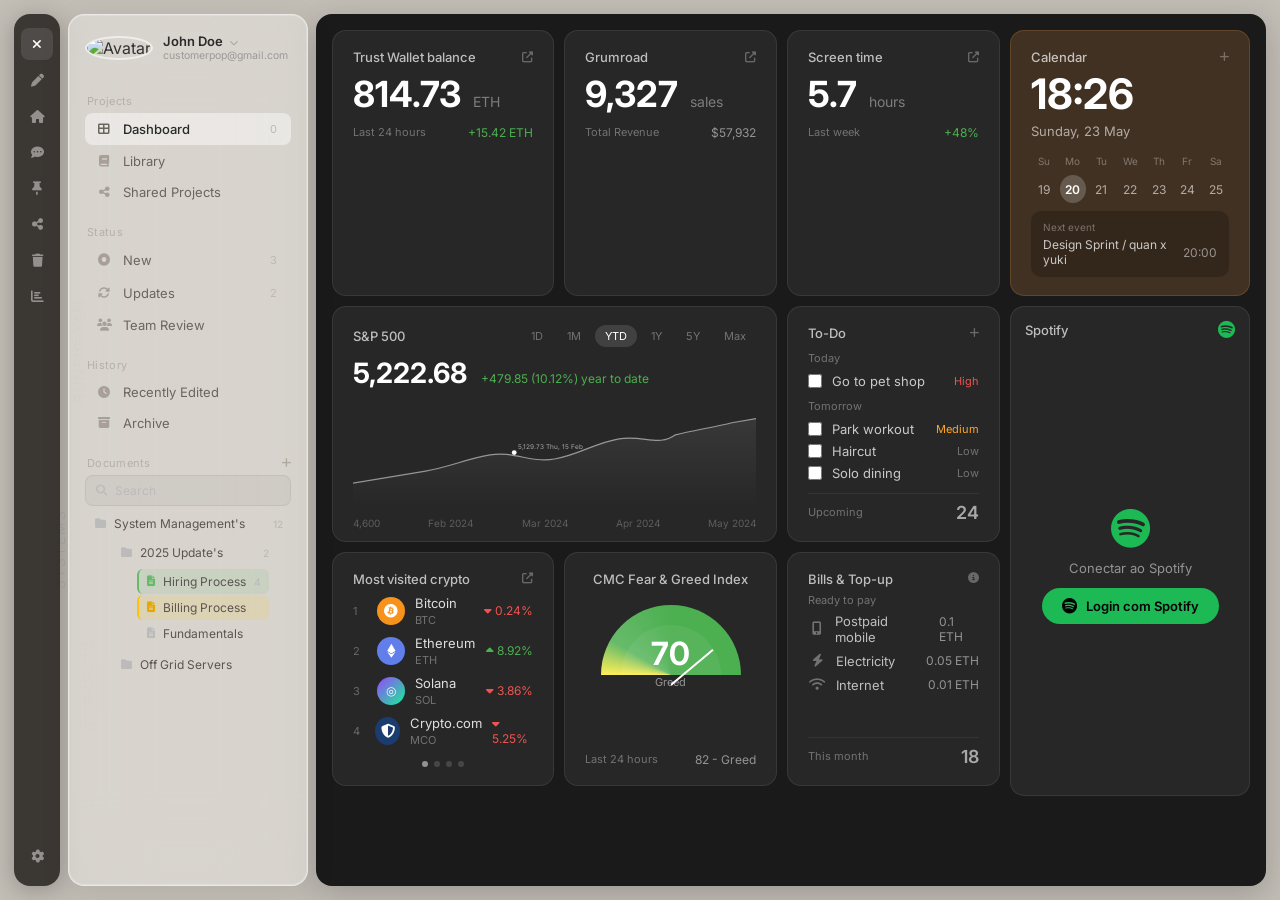
==== src/index.html @ 1eef0cd5 "Dashboard inicial" ====
<!DOCTYPE html>
<html lang="en">
<head>
    <meta charset="UTF-8">
    <meta name="viewport" content="width=device-width, initial-scale=1.0">
    <title>Dashboard UI</title>
    <link rel="stylesheet" href="styles.css">
    <link rel="stylesheet" href="https://cdnjs.cloudflare.com/ajax/libs/font-awesome/6.5.1/css/all.min.css">
    <link href="https://fonts.googleapis.com/css2?family=Inter:wght@300;400;500;600;700&display=swap" rel="stylesheet">
</head>
<body>

    <!-- Background com textura sutil -->
    <div class="bg-texture">
        <span class="bg-text t1">RUNFIG YAN</span>
        <span class="bg-text t2">SYSTEMS</span>
        <span class="bg-text t3">WORKFLOW</span>
    </div>

    <!-- Container principal flutuante -->
    <div class="app-container">

        <!-- Barra lateral fina com ícones -->
        <div class="icon-sidebar">
            <div class="icon-sidebar-top">
                <div class="icon-item active"><i class="fas fa-times"></i></div>
                <div class="icon-item"><i class="fas fa-pen"></i></div>
                <div class="icon-item"><i class="fas fa-home"></i></div>
                <div class="icon-item"><i class="fas fa-comment-dots"></i></div>
                <div class="icon-item"><i class="fas fa-thumbtack"></i></div>
                <div class="icon-item"><i class="fas fa-share-alt"></i></div>
                <div class="icon-item"><i class="fas fa-trash"></i></div>
                <div class="icon-item"><i class="fas fa-chart-bar"></i></div>
            </div>
            <div class="icon-sidebar-bottom">
                <div class="icon-item"><i class="fas fa-cog"></i></div>
            </div>
        </div>

        <!-- Painel lateral expandido -->
        <div class="sidebar-panel">
            <!-- Perfil do usuário -->
            <div class="user-profile">
                <div class="avatar">
                    <img src="https://i.pravatar.cc/40?img=12" alt="Avatar">
                </div>
                <div class="user-info">
                    <span class="user-name">John Doe <i class="fas fa-chevron-down"></i></span>
                    <span class="user-email">customerpop@gmail.com</span>
                </div>
            </div>

            <!-- Seção Projetos -->
            <div class="sidebar-section">
                <span class="section-label">Projects</span>
                <ul class="menu-list">
                    <li class="menu-item active">
                        <i class="fas fa-th-large"></i> Dashboard
                        <span class="badge">0</span>
                    </li>
                    <li class="menu-item">
                        <i class="fas fa-book"></i> Library
                    </li>
                    <li class="menu-item">
                        <i class="fas fa-share-alt"></i> Shared Projects
                    </li>
                </ul>
            </div>

            <!-- Seção Status -->
            <div class="sidebar-section">
                <span class="section-label">Status</span>
                <ul class="menu-list">
                    <li class="menu-item">
                        <i class="fas fa-circle-dot"></i> New
                        <span class="badge">3</span>
                    </li>
                    <li class="menu-item">
                        <i class="fas fa-sync-alt"></i> Updates
                        <span class="badge">2</span>
                    </li>
                    <li class="menu-item">
                        <i class="fas fa-users"></i> Team Review
                    </li>
                </ul>
            </div>

            <!-- Seção Histórico -->
            <div class="sidebar-section">
                <span class="section-label">History</span>
                <ul class="menu-list">
                    <li class="menu-item">
                        <i class="fas fa-clock"></i> Recently Edited
                    </li>
                    <li class="menu-item">
                        <i class="fas fa-archive"></i> Archive
                    </li>
                </ul>
            </div>

            <!-- Seção Documentos -->
            <div class="sidebar-section">
                <div class="section-header">
                    <span class="section-label">Documents</span>
                    <i class="fas fa-plus"></i>
                </div>
                <div class="search-box">
                    <i class="fas fa-search"></i>
                    <input type="text" placeholder="Search">
                </div>
                <div class="document-tree">
                    <div class="tree-item parent">
                        <div class="tree-row">
                            <i class="fas fa-folder"></i> System Management's
                            <span class="tree-count">12</span>
                        </div>
                        <div class="tree-children">
                            <div class="tree-item parent">
                                <div class="tree-row">
                                    <i class="fas fa-folder"></i> 2025 Update's
                                    <span class="tree-count">2</span>
                                </div>
                                <div class="tree-children">
                                    <div class="tree-item highlight-green">
                                        <i class="fas fa-file-alt"></i> Hiring Process
                                        <span class="tree-count">4</span>
                                    </div>
                                    <div class="tree-item highlight-yellow">
                                        <i class="fas fa-file-alt"></i> Billing Process
                                    </div>
                                    <div class="tree-item">
                                        <i class="fas fa-file-alt"></i> Fundamentals
                                    </div>
                                </div>
                            </div>
                            <div class="tree-item">
                                <div class="tree-row">
                                    <i class="fas fa-folder"></i> Off Grid Servers
                                </div>
                            </div>
                        </div>
                    </div>
                </div>
            </div>
        </div>

        <!-- Área principal (painel separado) -->
        <div class="main-content dark-dash">
            <div class="dashboard-grid">

                <!-- Row 1: 3 stat cards -->
                <div class="widget-card">
                    <div class="widget-header">
                        <span class="widget-title">Trust Wallet balance</span>
                        <i class="fas fa-external-link-alt widget-link"></i>
                    </div>
                    <div class="widget-big-value">814.73 <span class="widget-unit">ETH</span></div>
                    <div class="widget-footer">
                        <span class="widget-sub">Last 24 hours</span>
                        <span class="widget-change positive">+15.42 ETH</span>
                    </div>
                </div>

                <div class="widget-card">
                    <div class="widget-header">
                        <span class="widget-title">Grumroad</span>
                        <i class="fas fa-external-link-alt widget-link"></i>
                    </div>
                    <div class="widget-big-value">9,327 <span class="widget-unit">sales</span></div>
                    <div class="widget-footer">
                        <span class="widget-sub">Total Revenue</span>
                        <span class="widget-change">$57,932</span>
                    </div>
                </div>

                <div class="widget-card">
                    <div class="widget-header">
                        <span class="widget-title">Screen time</span>
                        <i class="fas fa-external-link-alt widget-link"></i>
                    </div>
                    <div class="widget-big-value">5.7 <span class="widget-unit">hours</span></div>
                    <div class="widget-footer">
                        <span class="widget-sub">Last week</span>
                        <span class="widget-change positive">+48%</span>
                    </div>
                </div>

                <!-- Calendar widget (spans 2 rows) -->
                <div class="widget-card calendar-widget">
                    <div class="widget-header">
                        <span class="widget-title">Calendar</span>
                        <i class="fas fa-plus widget-link"></i>
                    </div>
                    <div class="calendar-time">18:26</div>
                    <div class="calendar-date">Sunday, 23 May</div>
                    <div class="calendar-week">
                        <span>Su</span><span>Mo</span><span>Tu</span><span>We</span><span>Th</span><span>Fr</span><span>Sa</span>
                    </div>
                    <div class="calendar-days">
                        <span>19</span><span class="active">20</span><span>21</span><span>22</span><span>23</span><span>24</span><span>25</span>
                    </div>
                    <div class="calendar-event">
                        <span class="event-label">Next event</span>
                        <div class="event-detail">
                            <span>Design Sprint / quan x yuki</span>
                            <span class="event-time">20:00</span>
                        </div>
                    </div>
                </div>

                <!-- S&P 500 (spans 2 cols) -->
                <div class="widget-card sp500-widget">
                    <div class="widget-header">
                        <span class="widget-title">S&P 500</span>
                        <div class="chart-tabs">
                            <span class="chart-tab">1D</span>
                            <span class="chart-tab">1M</span>
                            <span class="chart-tab active">YTD</span>
                            <span class="chart-tab">1Y</span>
                            <span class="chart-tab">5Y</span>
                            <span class="chart-tab">Max</span>
                        </div>
                    </div>
                    <div class="sp500-value">5,222.68 <span class="sp500-change">+479.85 (10.12%) year to date</span></div>
                    <div class="chart-area">
                        <svg viewBox="0 0 500 120" class="chart-svg">
                            <defs>
                                <linearGradient id="chartGrad" x1="0" y1="0" x2="0" y2="1">
                                    <stop offset="0%" stop-color="rgba(255,255,255,0.08)"/>
                                    <stop offset="100%" stop-color="rgba(255,255,255,0)"/>
                                </linearGradient>
                            </defs>
                            <path d="M0,90 C30,85 60,80 90,75 C120,70 140,60 170,55 C200,50 220,65 250,60 C280,55 300,40 330,35 C360,30 380,45 400,30 C420,25 450,20 470,15 L500,10 L500,120 L0,120 Z" fill="url(#chartGrad)"/>
                            <path d="M0,90 C30,85 60,80 90,75 C120,70 140,60 170,55 C200,50 220,65 250,60 C280,55 300,40 330,35 C360,30 380,45 400,30 C420,25 450,20 470,15 L500,10" fill="none" stroke="rgba(255,255,255,0.5)" stroke-width="1.5"/>
                            <circle cx="200" cy="52" r="3" fill="#fff"/>
                            <text x="205" y="48" fill="rgba(255,255,255,0.6)" font-size="8">5,129.73 Thu, 15 Feb</text>
                        </svg>
                        <div class="chart-x-axis">
                            <span>4,600</span>
                            <span>Feb 2024</span>
                            <span>Mar 2024</span>
                            <span>Apr 2024</span>
                            <span>May 2024</span>
                        </div>
                    </div>
                </div>

                <!-- To-Do -->
                <div class="widget-card todo-widget">
                    <div class="widget-header">
                        <span class="widget-title">To-Do</span>
                        <i class="fas fa-plus widget-link"></i>
                    </div>
                    <div class="todo-section">
                        <span class="todo-label">Today</span>
                        <div class="todo-item">
                            <input type="checkbox">
                            <span>Go to pet shop</span>
                            <span class="todo-priority high">High</span>
                        </div>
                    </div>
                    <div class="todo-section">
                        <span class="todo-label">Tomorrow</span>
                        <div class="todo-item">
                            <input type="checkbox">
                            <span>Park workout</span>
                            <span class="todo-priority medium">Medium</span>
                        </div>
                        <div class="todo-item">
                            <input type="checkbox">
                            <span>Haircut</span>
                            <span class="todo-priority low">Low</span>
                        </div>
                        <div class="todo-item">
                            <input type="checkbox">
                            <span>Solo dining</span>
                            <span class="todo-priority low">Low</span>
                        </div>
                    </div>
                    <div class="todo-footer">
                        <span class="widget-sub">Upcoming</span>
                        <span class="todo-count">24</span>
                    </div>
                </div>

                <!-- Spotify Now Playing (spans rows, right column) -->
                <div class="widget-card spotify-widget">
                    <div class="sc-header">
                        <span class="widget-title">Spotify</span>
                        <div class="sp-header-actions">
                            <i class="fab fa-spotify" style="color: #1DB954; font-size: 1.1rem;"></i>
                        </div>
                    </div>
                    <div id="spotify-now-playing">
                        <!-- JS populates this -->
                    </div>
                </div>

                <!-- Most visited crypto -->
                <div class="widget-card crypto-widget">
                    <div class="widget-header">
                        <span class="widget-title">Most visited crypto</span>
                        <i class="fas fa-external-link-alt widget-link"></i>
                    </div>
                    <div class="crypto-list">
                        <div class="crypto-item">
                            <span class="crypto-rank">1</span>
                            <div class="crypto-icon btc"><i class="fab fa-bitcoin"></i></div>
                            <span class="crypto-name">Bitcoin <span class="crypto-symbol">BTC</span></span>
                            <span class="crypto-change negative"><i class="fas fa-caret-down"></i> 0.24%</span>
                        </div>
                        <div class="crypto-item">
                            <span class="crypto-rank">2</span>
                            <div class="crypto-icon eth"><i class="fab fa-ethereum"></i></div>
                            <span class="crypto-name">Ethereum <span class="crypto-symbol">ETH</span></span>
                            <span class="crypto-change positive"><i class="fas fa-caret-up"></i> 8.92%</span>
                        </div>
                        <div class="crypto-item">
                            <span class="crypto-rank">3</span>
                            <div class="crypto-icon sol">◎</div>
                            <span class="crypto-name">Solana <span class="crypto-symbol">SOL</span></span>
                            <span class="crypto-change negative"><i class="fas fa-caret-down"></i> 3.86%</span>
                        </div>
                        <div class="crypto-item">
                            <span class="crypto-rank">4</span>
                            <div class="crypto-icon mco"><i class="fas fa-shield-alt"></i></div>
                            <span class="crypto-name">Crypto.com <span class="crypto-symbol">MCO</span></span>
                            <span class="crypto-change negative"><i class="fas fa-caret-down"></i> 5.25%</span>
                        </div>
                    </div>
                    <div class="crypto-dots">
                        <span class="dot active"></span>
                        <span class="dot"></span>
                        <span class="dot"></span>
                        <span class="dot"></span>
                    </div>
                </div>

                <!-- CMC Fear & Greed Index -->
                <div class="widget-card gauge-widget">
                    <div class="widget-header">
                        <span class="widget-title">CMC Fear & Greed Index</span>
                    </div>
                    <div class="gauge-container">
                        <div class="gauge">
                            <div class="gauge-bg"></div>
                            <div class="gauge-needle"></div>
                            <div class="gauge-center">
                                <span class="gauge-value">70</span>
                                <span class="gauge-label">Greed</span>
                            </div>
                        </div>
                    </div>
                    <div class="gauge-footer">
                        <span class="widget-sub">Last 24 hours</span>
                        <span class="gauge-prev">82 - Greed</span>
                    </div>
                </div>

                <!-- Bills & Top-up -->
                <div class="widget-card bills-widget">
                    <div class="widget-header">
                        <span class="widget-title">Bills & Top-up</span>
                        <i class="fas fa-info-circle widget-link"></i>
                    </div>
                    <span class="bills-sublabel">Ready to pay</span>
                    <div class="bills-list">
                        <div class="bill-item">
                            <i class="fas fa-mobile-alt"></i>
                            <span>Postpaid mobile</span>
                            <span class="bill-amount">0.1 ETH</span>
                        </div>
                        <div class="bill-item">
                            <i class="fas fa-bolt"></i>
                            <span>Electricity</span>
                            <span class="bill-amount">0.05 ETH</span>
                        </div>
                        <div class="bill-item">
                            <i class="fas fa-wifi"></i>
                            <span>Internet</span>
                            <span class="bill-amount">0.01 ETH</span>
                        </div>
                    </div>
                    <div class="bills-footer">
                        <span class="widget-sub">This month</span>
                        <span class="todo-count">18</span>
                    </div>
                </div>

            </div>
        </div>

    </div>

    <script src="spotify.js"></script>
</body>
</html>
---- src/styles.css ----
* {
    margin: 0;
    padding: 0;
    box-sizing: border-box;
}

body {
    font-family: 'Inter', sans-serif;
    height: 100vh;
    background: #c2bdb5;
    color: #333;
    overflow: hidden;
    position: relative;
}

/* ==================== BACKGROUND COM TEXTURA ==================== */
.bg-texture {
    position: fixed;
    top: 0;
    left: 0;
    width: 100%;
    height: 100%;
    z-index: 0;
    pointer-events: none;
    overflow: hidden;
}

.bg-text {
    position: absolute;
    font-size: 14px;
    font-weight: 300;
    color: rgba(0,0,0,0.06);
    letter-spacing: 2px;
    text-transform: uppercase;
    white-space: nowrap;
}

.bg-text.t1 { top: 38%; left: 2%; transform: rotate(-90deg); }
.bg-text.t2 { top: 60%; left: 1.5%; transform: rotate(-90deg); }
.bg-text.t3 { top: 75%; left: 3%; transform: rotate(-90deg); }

/* ==================== CONTAINER PRINCIPAL ==================== */
.app-container {
    position: relative;
    z-index: 1;
    display: flex;
    height: 100vh;
    padding: 14px;
    gap: 8px;
    overflow: auto;
    scrollbar-width: none; /* Firefox */
    -ms-overflow-style: none; /* IE e Edge */
}

.app-container::-webkit-scrollbar {
    display: none; /* Chrome, Safari e Edge */
}

/* ==================== BARRA LATERAL DE ÍCONES ==================== */
.icon-sidebar {
    width: 46px;
    min-width: 46px;
    background: rgba(40, 37, 33, 0.88);
    backdrop-filter: blur(30px);
    -webkit-backdrop-filter: blur(30px);
    display: flex;
    flex-direction: column;
    justify-content: space-between;
    align-items: center;
    padding: 14px 0;
    border-radius: 16px;
    box-shadow: 0 4px 24px rgba(0,0,0,0.25);
}

.icon-sidebar-top,
.icon-sidebar-bottom {
    display: flex;
    flex-direction: column;
    align-items: center;
    gap: 4px;
}

.icon-item {
    width: 32px;
    height: 32px;
    display: flex;
    align-items: center;
    justify-content: center;
    border-radius: 8px;
    color: rgba(255,255,255,0.45);
    font-size: 13px;
    cursor: pointer;
    transition: all 0.2s;
}

.icon-item:hover {
    color: rgba(255,255,255,0.85);
    background: rgba(255,255,255,0.08);
}

.icon-item.active {
    color: #fff;
    background: rgba(255,255,255,0.1);
}

/* ==================== PAINEL LATERAL ==================== */
.sidebar-panel {
    width: 240px;
    min-width: 240px;
    background: rgba(255, 255, 255, 0.35);
    backdrop-filter: blur(40px) saturate(1.2);
    -webkit-backdrop-filter: blur(40px) saturate(1.2);
    border: 1px solid rgba(255,255,255,0.5);
    border-radius: 16px;
    padding: 18px 16px;
    overflow-y: auto;
    display: flex;
    flex-direction: column;
    gap: 18px;
    box-shadow: 0 8px 32px rgba(0,0,0,0.08), inset 0 0 0 1px rgba(255,255,255,0.2);
    scrollbar-width: none; /* Firefox */
    -ms-overflow-style: none; /* IE e Edge */
}

.sidebar-panel::-webkit-scrollbar {
    display: none; /* Chrome, Safari e Edge */
}

/* Perfil do Usuário */
.user-profile {
    display: flex;
    align-items: center;
    gap: 10px;
    padding-bottom: 14px;
    border-bottom: none;
}

.avatar img {
    width: 36px;
    height: 36px;
    border-radius: 50%;
    object-fit: cover;
    border: 2px solid rgba(255,255,255,0.6);
}

.user-info {
    display: flex;
    flex-direction: column;
}

.user-name {
    font-weight: 600;
    font-size: 13px;
    color: #2a2a2a;
}

.user-name i {
    font-size: 9px;
    margin-left: 3px;
    color: #aaa;
}

.user-email {
    font-size: 10.5px;
    color: #9a9a9a;
}

/* Seções do Sidebar */
.sidebar-section {
    display: flex;
    flex-direction: column;
    gap: 5px;
}

.section-label {
    font-size: 11px;
    font-weight: 400;
    text-transform: none;
    color: #b5b0a8;
    letter-spacing: 0.3px;
    padding-left: 2px;
}

.section-header {
    display: flex;
    justify-content: space-between;
    align-items: center;
}

.section-header i {
    font-size: 11px;
    color: #b0a89e;
    cursor: pointer;
}

/* Menu */
.menu-list {
    list-style: none;
    display: flex;
    flex-direction: column;
    gap: 1px;
}

.menu-item {
    display: flex;
    align-items: center;
    gap: 10px;
    padding: 7px 10px;
    border-radius: 8px;
    font-size: 13px;
    color: #6b6560;
    cursor: pointer;
    transition: all 0.15s;
    position: relative;
}

.menu-item:hover {
    background: rgba(0,0,0,0.04);
    color: #3a3a3a;
}

.menu-item.active {
    background: rgba(255,255,255,0.45);
    color: #2a2a2a;
    font-weight: 500;
}

.menu-item i {
    font-size: 12px;
    width: 18px;
    text-align: center;
    color: #a8a098;
}

.menu-item.active i {
    color: #6b6560;
}

.badge {
    margin-left: auto;
    background: transparent;
    color: #c0b8b0;
    font-size: 11px;
    padding: 2px 4px;
    border-radius: 10px;
    font-weight: 400;
}

.badge-dot {
    width: 6px;
    height: 6px;
    border-radius: 50%;
    margin-left: auto;
}

.badge-dot.blue {
    background: #5b9bd5;
}

/* Campo de Busca */
.search-box {
    display: flex;
    align-items: center;
    gap: 8px;
    background: rgba(0,0,0,0.04);
    border: 1px solid rgba(0,0,0,0.06);
    border-radius: 8px;
    padding: 7px 10px;
}

.search-box i {
    font-size: 11px;
    color: #bbb;
}

.search-box input {
    border: none;
    background: transparent;
    outline: none;
    font-size: 12px;
    font-family: 'Inter', sans-serif;
    color: #666;
    width: 100%;
}

.search-box input::placeholder {
    color: #bbb;
}

/* Árvore de Documentos */
.document-tree {
    display: flex;
    flex-direction: column;
    gap: 1px;
}

.tree-item {
    display: flex;
    align-items: center;
    gap: 8px;
    padding: 5px 8px;
    font-size: 12px;
    color: #5a5550;
    border-radius: 6px;
    cursor: pointer;
    border-left: 2px solid transparent;
}

.tree-row {
    display: flex;
    align-items: center;
    gap: 8px;
    width: 100%;
}

.tree-count {
    margin-left: auto;
    font-size: 10px;
    color: #bbb;
    font-weight: 500;
}

.tree-item:hover {
    background: rgba(0,0,0,0.03);
}

.tree-item i {
    font-size: 11px;
    color: #bbb;
}

.tree-item.highlight-green {
    background: rgba(102, 187, 106, 0.12);
    border-left: 2px solid #66bb6a;
}

.tree-item.highlight-green i {
    color: #66bb6a;
}

.tree-item.highlight-yellow {
    background: rgba(255, 193, 7, 0.12);
    border-left: 2px solid #ffc107;
}

.tree-item.highlight-yellow i {
    color: #e6a800;
}

.tree-children {
    padding-left: 16px;
    display: flex;
    flex-direction: column;
    gap: 1px;
    margin-top: 1px;
}

.tree-item.parent {
    flex-direction: column;
    align-items: flex-start;
}

/* ==================== CONTEÚDO PRINCIPAL (DARK DASHBOARD) ==================== */
.main-content.dark-dash {
    flex: 1;
    background: #1a1a1a;
    border: none;
    border-radius: 16px;
    padding: 16px;
    overflow-y: auto;
    display: flex;
    flex-direction: column;
    gap: 0;
    box-shadow: 0 8px 32px rgba(0,0,0,0.2);
    scrollbar-width: none;
    -ms-overflow-style: none;
}

.main-content.dark-dash::-webkit-scrollbar {
    display: none;
}

/* ==================== GRID DO DASHBOARD ==================== */
.dashboard-grid {
    display: grid;
    grid-template-columns: 1fr 1fr 1fr 240px;
    grid-template-rows: auto auto auto;
    gap: 10px;
    width: 100%;
}

/* ==================== WIDGET CARD BASE ==================== */
.widget-card {
    background: rgba(255,255,255,0.06);
    border: 1px solid rgba(255,255,255,0.08);
    border-radius: 14px;
    padding: 18px 20px;
    display: flex;
    flex-direction: column;
    gap: 10px;
    color: #fff;
}

.widget-header {
    display: flex;
    justify-content: space-between;
    align-items: center;
}

.widget-title {
    font-size: 13px;
    font-weight: 500;
    color: rgba(255,255,255,0.7);
}

.widget-link {
    font-size: 11px;
    color: rgba(255,255,255,0.3);
    cursor: pointer;
    transition: color 0.2s;
}

.widget-link:hover {
    color: rgba(255,255,255,0.6);
}

.widget-big-value {
    font-size: 36px;
    font-weight: 700;
    color: #fff;
    line-height: 1.1;
}

.widget-unit {
    font-size: 14px;
    font-weight: 400;
    color: rgba(255,255,255,0.4);
    margin-left: 4px;
}

.widget-footer {
    display: flex;
    justify-content: space-between;
    align-items: center;
}

.widget-sub {
    font-size: 11px;
    color: rgba(255,255,255,0.35);
}

.widget-change {
    font-size: 12px;
    color: rgba(255,255,255,0.5);
}

.widget-change.positive {
    color: #4caf50;
}

.widget-change.negative {
    color: #ef5350;
}

/* ==================== CALENDAR WIDGET ==================== */
.calendar-widget {
    grid-column: 4;
    grid-row: 1;
    background: rgba(180, 120, 60, 0.25);
    border: 1px solid rgba(180, 120, 60, 0.3);
    gap: 8px;
}

.calendar-time {
    font-size: 42px;
    font-weight: 700;
    color: #fff;
    line-height: 1;
}

.calendar-date {
    font-size: 13px;
    color: rgba(255,255,255,0.6);
    margin-bottom: 8px;
}

.calendar-week {
    display: flex;
    justify-content: space-between;
    gap: 2px;
}

.calendar-week span {
    font-size: 10px;
    color: rgba(255,255,255,0.35);
    text-align: center;
    width: 28px;
}

.calendar-days {
    display: flex;
    justify-content: space-between;
    gap: 2px;
}

.calendar-days span {
    font-size: 12px;
    color: rgba(255,255,255,0.6);
    text-align: center;
    width: 28px;
    height: 28px;
    display: flex;
    align-items: center;
    justify-content: center;
    border-radius: 50%;
}

.calendar-days span.active {
    background: rgba(255,255,255,0.2);
    color: #fff;
    font-weight: 600;
}

.calendar-event {
    margin-top: auto;
    background: rgba(0,0,0,0.2);
    border-radius: 10px;
    padding: 10px 12px;
}

.event-label {
    font-size: 10px;
    color: rgba(255,255,255,0.35);
    display: block;
    margin-bottom: 4px;
}

.event-detail {
    display: flex;
    justify-content: space-between;
    align-items: center;
    font-size: 12px;
    color: rgba(255,255,255,0.75);
}

.event-time {
    font-size: 12px;
    color: rgba(255,255,255,0.5);
}

/* ==================== S&P 500 WIDGET ==================== */
.sp500-widget {
    grid-column: 1 / 3;
    padding: 18px 20px 12px;
}

.chart-tabs {
    display: flex;
    gap: 4px;
}

.chart-tab {
    font-size: 11px;
    color: rgba(255,255,255,0.35);
    padding: 4px 10px;
    border-radius: 14px;
    cursor: pointer;
    transition: all 0.2s;
}

.chart-tab:hover {
    color: rgba(255,255,255,0.6);
}

.chart-tab.active {
    background: rgba(255,255,255,0.12);
    color: #fff;
}

.sp500-value {
    font-size: 28px;
    font-weight: 700;
    color: #fff;
    line-height: 1.2;
}

.sp500-change {
    font-size: 12px;
    font-weight: 400;
    color: #4caf50;
    margin-left: 8px;
}

.chart-area {
    margin-top: 8px;
}

.chart-svg {
    width: 100%;
    height: 100px;
}

.chart-x-axis {
    display: flex;
    justify-content: space-between;
    font-size: 10px;
    color: rgba(255,255,255,0.25);
    margin-top: 4px;
}

/* ==================== TO-DO WIDGET ==================== */
.todo-widget {
    gap: 10px;
}

.todo-section {
    display: flex;
    flex-direction: column;
    gap: 6px;
}

.todo-label {
    font-size: 11px;
    color: rgba(255,255,255,0.35);
    margin-bottom: 2px;
}

.todo-item {
    display: flex;
    align-items: center;
    gap: 10px;
    font-size: 13px;
    color: rgba(255,255,255,0.75);
}

.todo-item input[type="checkbox"] {
    accent-color: #666;
    width: 14px;
    height: 14px;
}

.todo-priority {
    margin-left: auto;
    font-size: 11px;
}

.todo-priority.high { color: #ef5350; }
.todo-priority.medium { color: #ffa726; }
.todo-priority.low { color: rgba(255,255,255,0.35); }

.todo-footer {
    display: flex;
    justify-content: space-between;
    align-items: center;
    margin-top: auto;
    padding-top: 8px;
    border-top: 1px solid rgba(255,255,255,0.06);
}

.todo-count {
    font-size: 18px;
    font-weight: 600;
    color: rgba(255,255,255,0.6);
}

/* ==================== SPOTIFY WIDGET ==================== */
.spotify-widget {
    grid-column: 4;
    grid-row: 2 / 5;
    padding: 14px;
    gap: 0;
    overflow: hidden;
}

.spotify-widget .sc-header {
    display: flex;
    justify-content: space-between;
    align-items: center;
    margin-bottom: 12px;
}

.sp-header-actions {
    display: flex;
    align-items: center;
    gap: 8px;
}

/* Now Playing Content */
#spotify-now-playing {
    flex: 1;
    display: flex;
    flex-direction: column;
    min-height: 0;
}

/* Cover + Track Info */
.sp-cover-area {
    display: flex;
    flex-direction: column;
    align-items: center;
    gap: 12px;
    flex: 1;
}

.sp-album-art {
    width: 100%;
    aspect-ratio: 1;
    max-height: 200px;
    object-fit: cover;
    border-radius: 12px;
    box-shadow: 0 8px 24px rgba(0,0,0,0.4);
}

.sp-track-details {
    text-align: center;
    display: flex;
    flex-direction: column;
    gap: 2px;
    width: 100%;
}

.sp-track-name {
    font-size: 14px;
    font-weight: 600;
    color: #fff;
    white-space: nowrap;
    overflow: hidden;
    text-overflow: ellipsis;
}

.sp-track-artist {
    font-size: 12px;
    color: rgba(255,255,255,0.6);
    white-space: nowrap;
    overflow: hidden;
    text-overflow: ellipsis;
}

.sp-track-album {
    font-size: 11px;
    color: rgba(255,255,255,0.35);
    white-space: nowrap;
    overflow: hidden;
    text-overflow: ellipsis;
}

/* Progress Bar */
.sp-controls-area {
    margin-top: 12px;
    width: 100%;
}

.sp-progress-bar {
    width: 100%;
    height: 4px;
    background: rgba(255,255,255,0.1);
    border-radius: 2px;
    overflow: hidden;
}

.sp-progress-fill {
    height: 100%;
    background: #1DB954;
    border-radius: 2px;
    transition: width 1s linear;
}

.sp-times {
    display: flex;
    justify-content: space-between;
    font-size: 10px;
    color: rgba(255,255,255,0.35);
    margin-top: 4px;
}

/* Playback Icon */
.sp-playback-icon {
    display: flex;
    align-items: center;
    justify-content: center;
    margin: 10px auto 0;
    width: 36px;
    height: 36px;
    border-radius: 50%;
    background: #1DB954;
    color: #000;
    font-size: 14px;
    cursor: default;
}

.sp-playback-icon.paused {
    background: rgba(255,255,255,0.15);
    color: #fff;
}

/* Idle State */
.sp-idle {
    flex: 1;
    display: flex;
    flex-direction: column;
    align-items: center;
    justify-content: center;
    gap: 8px;
    color: rgba(255,255,255,0.3);
}

.sp-idle i {
    font-size: 32px;
    margin-bottom: 4px;
}

.sp-idle span {
    font-size: 13px;
}

.sp-idle-sub {
    font-size: 11px !important;
    color: rgba(255,255,255,0.18) !important;
}

/* Login State */
.sp-login {
    flex: 1;
    display: flex;
    flex-direction: column;
    align-items: center;
    justify-content: center;
    gap: 12px;
}

.sp-login-icon {
    font-size: 40px;
    color: #1DB954;
}

.sp-login-text {
    font-size: 13px;
    color: rgba(255,255,255,0.5);
}

.sp-login-btn {
    background: #1DB954;
    color: #000;
    border: none;
    padding: 10px 20px;
    border-radius: 20px;
    font-size: 13px;
    font-weight: 600;
    cursor: pointer;
    display: flex;
    align-items: center;
    gap: 8px;
    transition: all 0.2s;
    font-family: 'Inter', sans-serif;
}

.sp-login-btn:hover {
    background: #1ed760;
    transform: scale(1.03);
}

.sp-login-btn i {
    font-size: 16px;
}

.sc-stat i {
    font-size: 12px;
}

/* ==================== CRYPTO WIDGET ==================== */
.crypto-widget {
    gap: 8px;
}

.crypto-list {
    display: flex;
    flex-direction: column;
    gap: 8px;
}

.crypto-item {
    display: flex;
    align-items: center;
    gap: 10px;
    font-size: 13px;
}

.crypto-rank {
    font-size: 11px;
    color: rgba(255,255,255,0.3);
    width: 14px;
}

.crypto-icon {
    width: 28px;
    height: 28px;
    border-radius: 50%;
    display: flex;
    align-items: center;
    justify-content: center;
    font-size: 14px;
    color: #fff;
}

.crypto-icon.btc { background: #f7931a; }
.crypto-icon.eth { background: #627eea; }
.crypto-icon.sol { background: linear-gradient(135deg, #9945FF, #14F195); font-size: 12px; }
.crypto-icon.mco { background: #1a3c6e; }

.crypto-name {
    color: rgba(255,255,255,0.85);
    flex: 1;
}

.crypto-symbol {
    color: rgba(255,255,255,0.35);
    font-size: 11px;
}

.crypto-change {
    font-size: 12px;
}

.crypto-change.positive { color: #4caf50; }
.crypto-change.negative { color: #ef5350; }

.crypto-dots {
    display: flex;
    gap: 6px;
    justify-content: center;
    padding-top: 6px;
}

.dot {
    width: 6px;
    height: 6px;
    border-radius: 50%;
    background: rgba(255,255,255,0.15);
}

.dot.active {
    background: rgba(255,255,255,0.5);
}

/* ==================== GAUGE WIDGET ==================== */
.gauge-widget {
    align-items: center;
}

.gauge-container {
    position: relative;
    width: 140px;
    height: 80px;
    margin: 8px auto;
}

.gauge {
    position: relative;
    width: 100%;
    height: 100%;
}

.gauge-bg {
    width: 140px;
    height: 70px;
    border-radius: 70px 70px 0 0;
    background: conic-gradient(
        from 180deg at 50% 100%,
        #ef5350 0deg,
        #ffa726 60deg,
        #ffee58 90deg,
        #66bb6a 120deg,
        #4caf50 180deg
    );
    position: relative;
    overflow: hidden;
}

.gauge-bg::after {
    content: '';
    position: absolute;
    bottom: 0;
    left: 50%;
    transform: translateX(-50%);
    width: 100px;
    height: 50px;
    background: rgba(255,255,255,0.06);
    border-radius: 50px 50px 0 0;
}

.gauge-needle {
    position: absolute;
    bottom: 0;
    left: 50%;
    width: 2px;
    height: 55px;
    background: #fff;
    transform-origin: bottom center;
    transform: translateX(-50%) rotate(50deg);
    border-radius: 2px;
}

.gauge-center {
    position: absolute;
    bottom: -5px;
    left: 50%;
    transform: translateX(-50%);
    text-align: center;
}

.gauge-value {
    font-size: 32px;
    font-weight: 700;
    color: #fff;
    display: block;
    line-height: 1;
}

.gauge-label {
    font-size: 11px;
    color: rgba(255,255,255,0.5);
}

.gauge-footer {
    display: flex;
    justify-content: space-between;
    align-items: center;
    width: 100%;
    margin-top: auto;
}

.gauge-prev {
    font-size: 12px;
    color: rgba(255,255,255,0.5);
}

/* ==================== BILLS WIDGET ==================== */
.bills-widget {
    gap: 6px;
}

.bills-sublabel {
    font-size: 11px;
    color: rgba(255,255,255,0.35);
}

.bills-list {
    display: flex;
    flex-direction: column;
    gap: 8px;
}

.bill-item {
    display: flex;
    align-items: center;
    gap: 10px;
    font-size: 13px;
    color: rgba(255,255,255,0.7);
}

.bill-item i {
    font-size: 13px;
    color: rgba(255,255,255,0.35);
    width: 18px;
    text-align: center;
}

.bill-amount {
    margin-left: auto;
    font-size: 12px;
    color: rgba(255,255,255,0.5);
}

.bills-footer {
    display: flex;
    justify-content: space-between;
    align-items: center;
    margin-top: auto;
    padding-top: 8px;
    border-top: 1px solid rgba(255,255,255,0.06);
}

/* ==================== SCROLL HIDDEN ==================== */
html, body {
    overflow: hidden;
}

body::-webkit-scrollbar {
    display: none;
}

.app-container {
    overflow-y: scroll;
    scrollbar-width: none;
    -ms-overflow-style: none;
}

.app-container::-webkit-scrollbar {
    display: none;
}
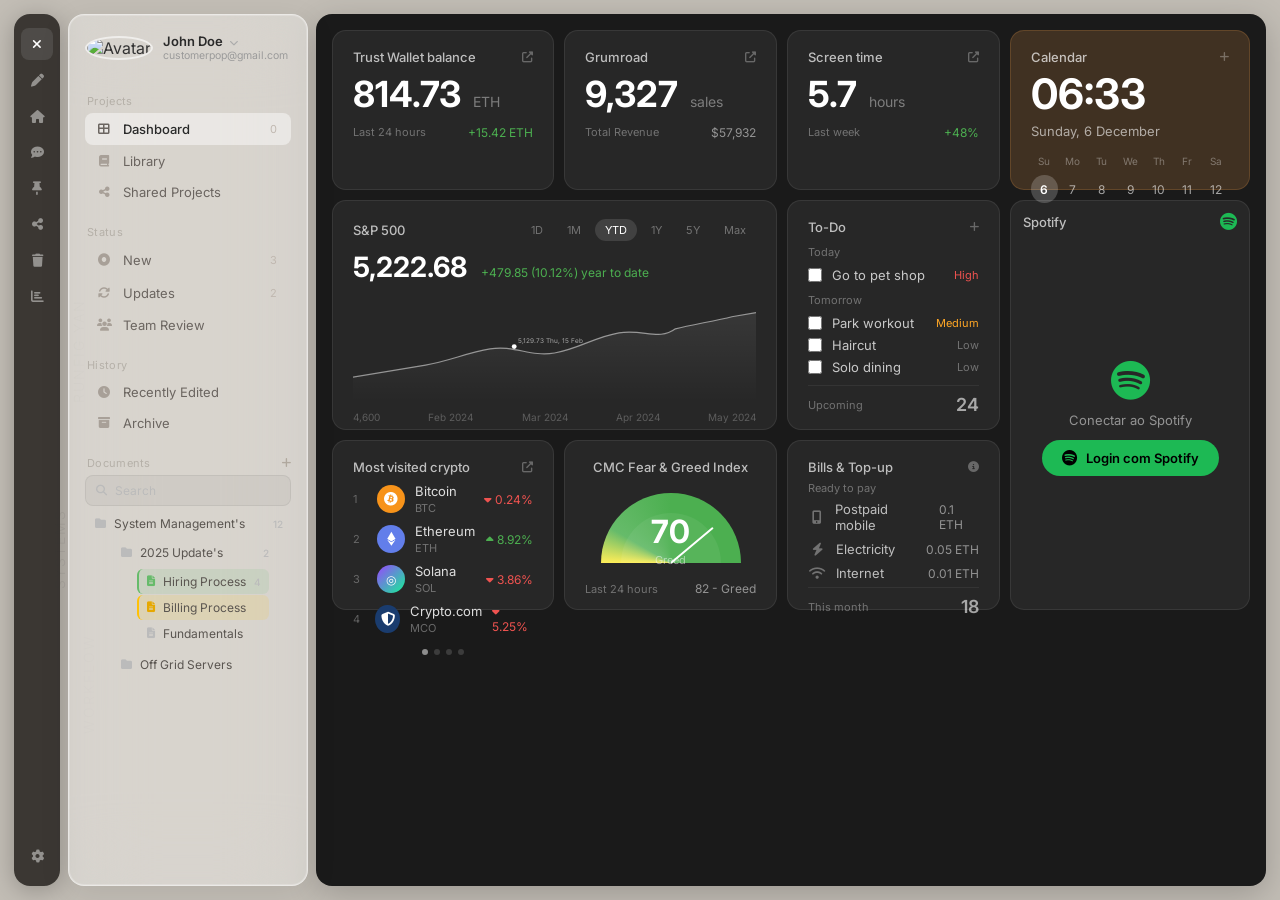
==== commit 8ceff975: "Google Calendar integration" ====
--- a/src/index.html
+++ b/src/index.html
@@ -185,27 +185,19 @@
                     </div>
                 </div>
 
-                <!-- Calendar widget (spans 2 rows) -->
+                <!-- Calendar widget -->
                 <div class="widget-card calendar-widget">
                     <div class="widget-header">
                         <span class="widget-title">Calendar</span>
                         <i class="fas fa-plus widget-link"></i>
                     </div>
-                    <div class="calendar-time">18:26</div>
-                    <div class="calendar-date">Sunday, 23 May</div>
+                    <div id="cal-time" class="calendar-time">--:--</div>
+                    <div id="cal-date" class="calendar-date">...</div>
                     <div class="calendar-week">
                         <span>Su</span><span>Mo</span><span>Tu</span><span>We</span><span>Th</span><span>Fr</span><span>Sa</span>
                     </div>
-                    <div class="calendar-days">
-                        <span>19</span><span class="active">20</span><span>21</span><span>22</span><span>23</span><span>24</span><span>25</span>
-                    </div>
-                    <div class="calendar-event">
-                        <span class="event-label">Next event</span>
-                        <div class="event-detail">
-                            <span>Design Sprint / quan x yuki</span>
-                            <span class="event-time">20:00</span>
-                        </div>
-                    </div>
+                    <div id="cal-days" class="calendar-days"></div>
+                    <div id="cal-events"></div>
                 </div>
 
                 <!-- S&P 500 (spans 2 cols) -->
@@ -393,5 +385,6 @@
     </div>
 
     <script src="spotify.js"></script>
+    <script src="calendar.js"></script>
 </body>
 </html>
--- a/src/styles.css
+++ b/src/styles.css
@@ -367,26 +367,23 @@
     border: none;
     border-radius: 16px;
     padding: 16px;
-    overflow-y: auto;
+    overflow: hidden;
     display: flex;
     flex-direction: column;
     gap: 0;
     box-shadow: 0 8px 32px rgba(0,0,0,0.2);
-    scrollbar-width: none;
-    -ms-overflow-style: none;
-}
-
-.main-content.dark-dash::-webkit-scrollbar {
-    display: none;
+    min-height: 0;
 }
 
 /* ==================== GRID DO DASHBOARD ==================== */
 .dashboard-grid {
     display: grid;
     grid-template-columns: 1fr 1fr 1fr 240px;
-    grid-template-rows: auto auto auto;
+    grid-template-rows: 160px 230px 170px;
     gap: 10px;
     width: 100%;
+    flex: 1;
+    min-height: 0;
 }
 
 /* ==================== WIDGET CARD BASE ==================== */
@@ -548,6 +545,55 @@
     color: rgba(255,255,255,0.5);
 }
 
+/* Calendar day dots for events */
+.calendar-days span {
+    position: relative;
+    display: flex;
+    flex-direction: column;
+    align-items: center;
+}
+
+.event-dot {
+    width: 4px;
+    height: 4px;
+    border-radius: 50%;
+    background: #B47A3C;
+    position: absolute;
+    bottom: -5px;
+    left: 50%;
+    transform: translateX(-50%);
+}
+
+/* Google Calendar login button */
+.gcal-login {
+    display: flex;
+    align-items: center;
+    justify-content: center;
+    padding: 4px 0;
+}
+
+.gcal-login-btn {
+    background: rgba(255,255,255,0.1);
+    color: rgba(255,255,255,0.8);
+    border: 1px solid rgba(255,255,255,0.15);
+    padding: 8px 12px;
+    border-radius: 20px;
+    font-size: 11px;
+    font-weight: 500;
+    cursor: pointer;
+    display: flex;
+    align-items: center;
+    gap: 6px;
+    transition: all 0.2s;
+    font-family: 'Inter', sans-serif;
+    white-space: nowrap;
+}
+
+.gcal-login-btn:hover {
+    background: rgba(255,255,255,0.18);
+    border-color: rgba(255,255,255,0.3);
+}
+
 /* ==================== S&P 500 WIDGET ==================== */
 .sp500-widget {
     grid-column: 1 / 3;
@@ -666,17 +712,20 @@
 /* ==================== SPOTIFY WIDGET ==================== */
 .spotify-widget {
     grid-column: 4;
-    grid-row: 2 / 5;
-    padding: 14px;
+    grid-row: 2 / 4;
+    padding: 12px;
     gap: 0;
     overflow: hidden;
+    position: relative;
 }
 
 .spotify-widget .sc-header {
     display: flex;
     justify-content: space-between;
     align-items: center;
-    margin-bottom: 12px;
+    margin-bottom: 8px;
+    position: relative;
+    z-index: 2;
 }
 
 .sp-header-actions {
@@ -695,32 +744,35 @@
 
 /* Cover + Track Info */
 .sp-cover-area {
-    display: flex;
-    flex-direction: column;
-    align-items: center;
-    gap: 12px;
+    position: relative;
     flex: 1;
+    border-radius: 10px;
+    overflow: hidden;
+    min-height: 0;
 }
 
 .sp-album-art {
     width: 100%;
-    aspect-ratio: 1;
-    max-height: 200px;
+    height: 100%;
     object-fit: cover;
-    border-radius: 12px;
-    box-shadow: 0 8px 24px rgba(0,0,0,0.4);
+    display: block;
+    border-radius: 10px;
 }
 
 .sp-track-details {
-    text-align: center;
-    display: flex;
-    flex-direction: column;
-    gap: 2px;
-    width: 100%;
+    position: absolute;
+    bottom: 0;
+    left: 0;
+    right: 0;
+    padding: 28px 12px 10px;
+    background: linear-gradient(transparent, rgba(0,0,0,0.85));
+    display: flex;
+    flex-direction: column;
+    gap: 1px;
 }
 
 .sp-track-name {
-    font-size: 14px;
+    font-size: 13px;
     font-weight: 600;
     color: #fff;
     white-space: nowrap;
@@ -729,31 +781,32 @@
 }
 
 .sp-track-artist {
-    font-size: 12px;
-    color: rgba(255,255,255,0.6);
+    font-size: 11px;
+    color: rgba(255,255,255,0.7);
     white-space: nowrap;
     overflow: hidden;
     text-overflow: ellipsis;
 }
 
 .sp-track-album {
-    font-size: 11px;
-    color: rgba(255,255,255,0.35);
+    font-size: 10px;
+    color: rgba(255,255,255,0.4);
     white-space: nowrap;
     overflow: hidden;
     text-overflow: ellipsis;
+    display: none;
 }
 
 /* Progress Bar */
 .sp-controls-area {
-    margin-top: 12px;
+    margin-top: 6px;
     width: 100%;
 }
 
 .sp-progress-bar {
     width: 100%;
-    height: 4px;
-    background: rgba(255,255,255,0.1);
+    height: 3px;
+    background: rgba(255,255,255,0.2);
     border-radius: 2px;
     overflow: hidden;
 }
@@ -770,27 +823,64 @@
     justify-content: space-between;
     font-size: 10px;
     color: rgba(255,255,255,0.35);
-    margin-top: 4px;
+    margin-top: 3px;
 }
 
 /* Playback Icon */
 .sp-playback-icon {
+    position: absolute;
+    bottom: 40px;
+    right: 10px;
     display: flex;
     align-items: center;
     justify-content: center;
-    margin: 10px auto 0;
-    width: 36px;
-    height: 36px;
+    width: 32px;
+    height: 32px;
     border-radius: 50%;
-    background: #1DB954;
+    background: rgba(255,255,255,0.9);
     color: #000;
-    font-size: 14px;
-    cursor: default;
+    font-size: 12px;
+    z-index: 2;
 }
 
 .sp-playback-icon.paused {
-    background: rgba(255,255,255,0.15);
+    background: rgba(255,255,255,0.5);
     color: #fff;
+}
+
+/* Idle State */
+.sp-idle {
+    flex: 1;
+    display: flex;
+    flex-direction: column;
+    align-items: center;
+    justify-content: center;
+    gap: 8px;
+    color: rgba(255,255,255,0.3);
+}
+
+.sp-idle i {
+    font-size: 32px;
+    margin-bottom: 4px;
+}
+
+.sp-idle span {
+    font-size: 13px;
+}
+
+.sp-idle-sub {
+    font-size: 11px !important;
+    color: rgba(255,255,255,0.18) !important;
+}
+
+/* Login State */
+.sp-login {
+    flex: 1;
+    display: flex;
+    flex-direction: column;
+    align-items: center;
+    justify-content: center;
+    gap: 12px;
 }
 
 /* Idle State */
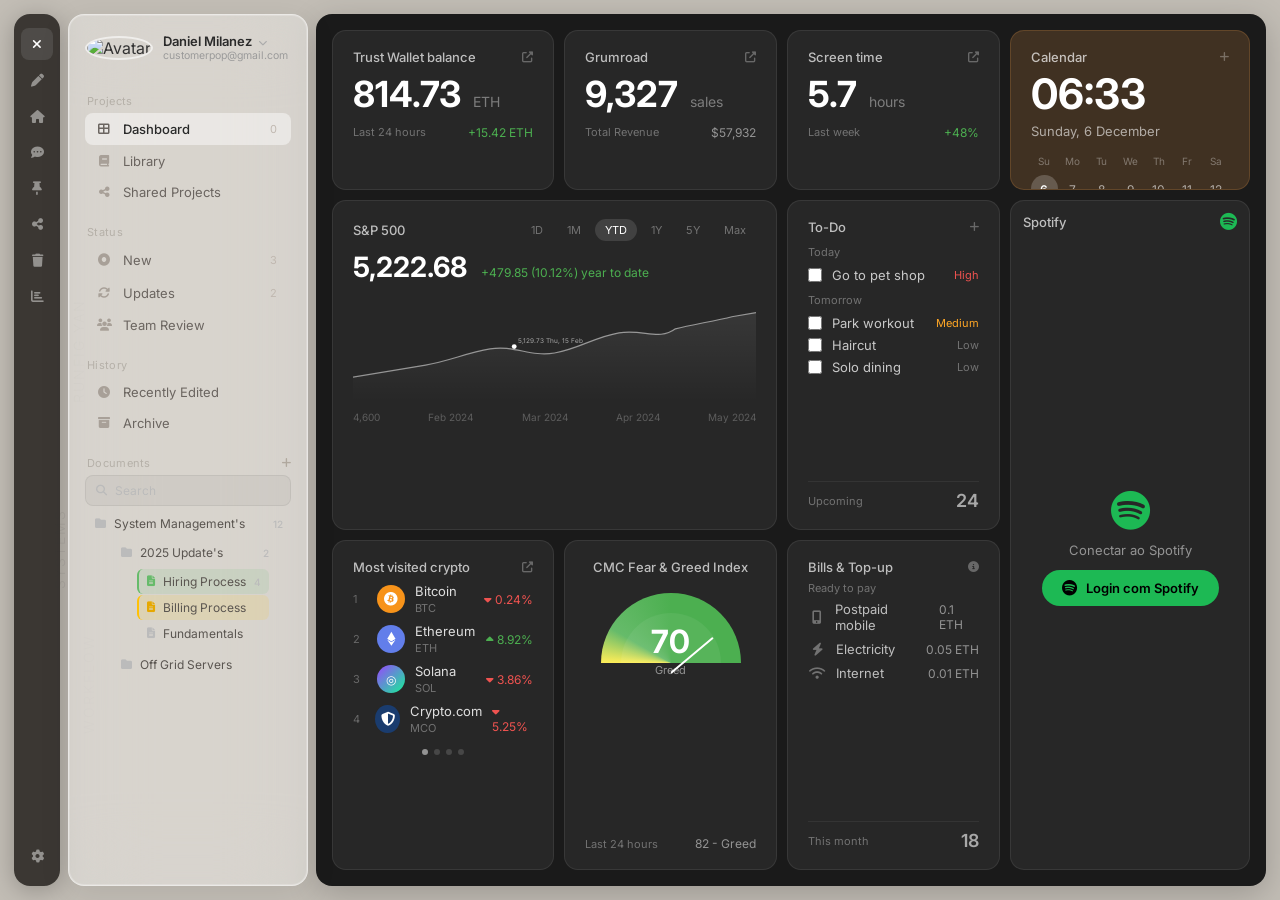
==== commit 19813490: "Fix grid proportions (fluid rows) + rename to Daniel Milanez" ====
--- a/src/index.html
+++ b/src/index.html
@@ -45,7 +45,7 @@
                     <img src="https://i.pravatar.cc/40?img=12" alt="Avatar">
                 </div>
                 <div class="user-info">
-                    <span class="user-name">John Doe <i class="fas fa-chevron-down"></i></span>
+                    <span class="user-name">Daniel Milanez <i class="fas fa-chevron-down"></i></span>
                     <span class="user-email">customerpop@gmail.com</span>
                 </div>
             </div>
--- a/src/styles.css
+++ b/src/styles.css
@@ -379,7 +379,7 @@
 .dashboard-grid {
     display: grid;
     grid-template-columns: 1fr 1fr 1fr 240px;
-    grid-template-rows: 160px 230px 170px;
+    grid-template-rows: 160px 1fr 1fr;
     gap: 10px;
     width: 100%;
     flex: 1;
@@ -466,6 +466,7 @@
     background: rgba(180, 120, 60, 0.25);
     border: 1px solid rgba(180, 120, 60, 0.3);
     gap: 8px;
+    overflow: hidden;
 }
 
 .calendar-time {
@@ -786,6 +787,48 @@
     white-space: nowrap;
     overflow: hidden;
     text-overflow: ellipsis;
+}
+
+/* Playback controls bar */
+.sp-controls-bar {
+    display: flex;
+    align-items: center;
+    justify-content: center;
+    gap: 18px;
+    padding: 8px 0 4px;
+}
+
+.sp-ctrl-btn {
+    background: none;
+    border: none;
+    color: rgba(255,255,255,0.7);
+    font-size: 16px;
+    cursor: pointer;
+    padding: 4px;
+    transition: color 0.2s, transform 0.1s;
+    display: flex;
+    align-items: center;
+    justify-content: center;
+}
+
+.sp-ctrl-btn:hover {
+    color: #fff;
+    transform: scale(1.1);
+}
+
+.sp-ctrl-btn.play-pause {
+    width: 36px;
+    height: 36px;
+    border-radius: 50%;
+    background: #fff;
+    color: #000;
+    font-size: 14px;
+}
+
+.sp-ctrl-btn.play-pause:hover {
+    background: #1DB954;
+    color: #fff;
+    transform: scale(1.05);
 }
 
 .sp-track-album {
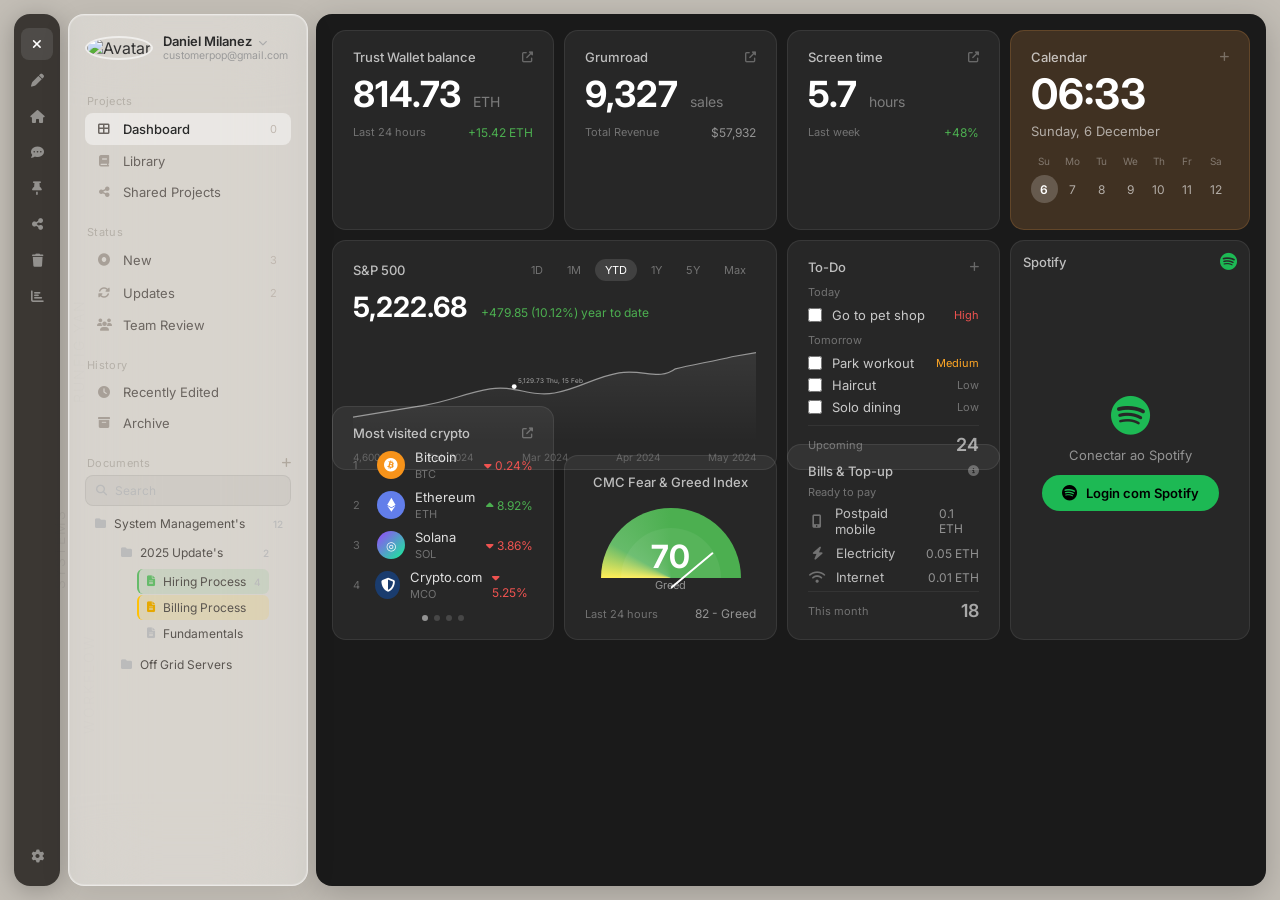
==== commit 2665ed01: "Add fluid calendar expand animation on + click" ====
--- a/src/index.html
+++ b/src/index.html
@@ -386,5 +386,53 @@
 
     <script src="spotify.js"></script>
     <script src="calendar.js"></script>
+    <script>
+    (function () {
+        const cal = document.querySelector('.calendar-widget');
+        const btn = cal.querySelector('.widget-link');
+        const spotify = document.querySelector('.spotify-widget');
+        let expanded = false;
+        let busy = false;
+
+        btn.addEventListener('click', () => {
+            if (busy) return;
+            busy = true;
+
+            if (!expanded) {
+                expanded = true;
+                // 1. Fade Spotify out
+                spotify.style.transition = 'opacity 0.18s ease, transform 0.18s ease';
+                spotify.style.opacity = '0';
+                spotify.style.transform = 'scale(0.96)';
+                spotify.style.pointerEvents = 'none';
+
+                setTimeout(() => {
+                    // 2. Span calendar across all rows
+                    cal.style.gridRow = '1 / 4';
+                    cal.classList.add('cal-expanded', 'cal-expanding');
+                    cal.addEventListener('animationend', () => {
+                        cal.classList.remove('cal-expanding');
+                        busy = false;
+                    }, { once: true });
+                }, 160);
+
+            } else {
+                expanded = false;
+                cal.classList.remove('cal-expanded');
+                cal.classList.add('cal-collapsing');
+                cal.addEventListener('animationend', () => {
+                    cal.classList.remove('cal-collapsing');
+                    cal.style.gridRow = '';
+                    // 3. Fade Spotify back
+                    spotify.style.transition = 'opacity 0.28s ease, transform 0.28s ease';
+                    spotify.style.opacity = '1';
+                    spotify.style.transform = 'scale(1)';
+                    spotify.style.pointerEvents = '';
+                    busy = false;
+                }, { once: true });
+            }
+        });
+    })();
+    </script>
 </body>
 </html>
--- a/src/styles.css
+++ b/src/styles.css
@@ -379,7 +379,7 @@
 .dashboard-grid {
     display: grid;
     grid-template-columns: 1fr 1fr 1fr 240px;
-    grid-template-rows: 160px 1fr 1fr;
+    grid-template-rows: 200px 230px 160px;
     gap: 10px;
     width: 100%;
     flex: 1;
@@ -544,6 +544,57 @@
 .event-time {
     font-size: 12px;
     color: rgba(255,255,255,0.5);
+}
+
+/* ==================== CALENDAR EXPAND ANIMATION ==================== */
+.calendar-widget .widget-link {
+    transition: transform 0.35s cubic-bezier(0.4, 0, 0.2, 1);
+    cursor: pointer;
+}
+
+.calendar-widget.cal-expanded {
+    grid-row: 1 / 4;
+    z-index: 10;
+    overflow-y: auto;
+    scrollbar-width: none;
+}
+
+.calendar-widget.cal-expanded::-webkit-scrollbar {
+    display: none;
+}
+
+.calendar-widget.cal-expanded .widget-link {
+    transform: rotate(45deg);
+}
+
+.calendar-widget.cal-expanding {
+    animation: calExpandIn 0.45s cubic-bezier(0.34, 1.15, 0.64, 1) forwards;
+}
+
+.calendar-widget.cal-collapsing {
+    animation: calCollapseOut 0.32s cubic-bezier(0.4, 0, 0.2, 1) forwards;
+}
+
+@keyframes calExpandIn {
+    from {
+        clip-path: inset(0 0 82% 0 round 14px);
+        opacity: 0.5;
+    }
+    to {
+        clip-path: inset(0 0 0% 0 round 14px);
+        opacity: 1;
+    }
+}
+
+@keyframes calCollapseOut {
+    from {
+        clip-path: inset(0 0 0% 0 round 14px);
+        opacity: 1;
+    }
+    to {
+        clip-path: inset(0 0 82% 0 round 14px);
+        opacity: 0.5;
+    }
 }
 
 /* Calendar day dots for events */
@@ -1003,6 +1054,7 @@
 /* ==================== CRYPTO WIDGET ==================== */
 .crypto-widget {
     gap: 8px;
+    align-self: end;
 }
 
 .crypto-list {
@@ -1078,6 +1130,7 @@
 /* ==================== GAUGE WIDGET ==================== */
 .gauge-widget {
     align-items: center;
+    align-self: end;
 }
 
 .gauge-container {
@@ -1170,6 +1223,7 @@
 /* ==================== BILLS WIDGET ==================== */
 .bills-widget {
     gap: 6px;
+    align-self: end;
 }
 
 .bills-sublabel {
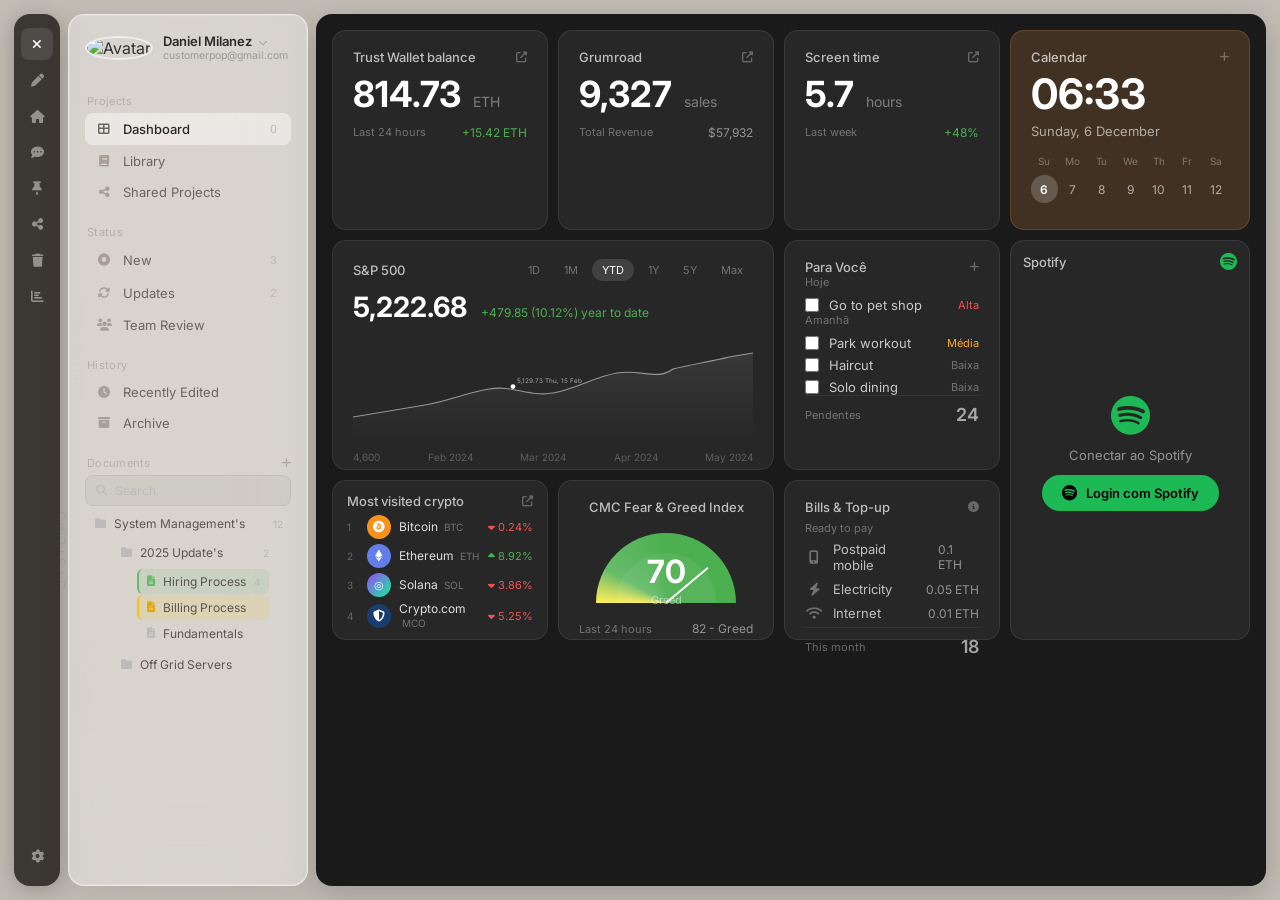
==== commit 44f54881: "Todo widget: expand animation, Para Voce, tabs, add task modal, localStorage" ====
--- a/src/index.html
+++ b/src/index.html
@@ -10,7 +10,13 @@
 </head>
 <body>
 
-    <!-- Background com textura sutil -->
+    <!-- Page Loader -->
+    <div id="page-loader">
+        <div class="loader-5">
+            <div class="loader-5-before"></div>
+            <div class="loader-5-after"></div>
+        </div>
+    </div>
     <div class="bg-texture">
         <span class="bg-text t1">RUNFIG YAN</span>
         <span class="bg-text t2">SYSTEMS</span>
@@ -237,41 +243,84 @@
                     </div>
                 </div>
 
-                <!-- To-Do -->
-                <div class="widget-card todo-widget">
-                    <div class="widget-header">
-                        <span class="widget-title">To-Do</span>
-                        <i class="fas fa-plus widget-link"></i>
-                    </div>
-                    <div class="todo-section">
-                        <span class="todo-label">Today</span>
-                        <div class="todo-item">
-                            <input type="checkbox">
-                            <span>Go to pet shop</span>
-                            <span class="todo-priority high">High</span>
-                        </div>
-                    </div>
-                    <div class="todo-section">
-                        <span class="todo-label">Tomorrow</span>
-                        <div class="todo-item">
-                            <input type="checkbox">
-                            <span>Park workout</span>
-                            <span class="todo-priority medium">Medium</span>
-                        </div>
-                        <div class="todo-item">
-                            <input type="checkbox">
-                            <span>Haircut</span>
-                            <span class="todo-priority low">Low</span>
-                        </div>
-                        <div class="todo-item">
-                            <input type="checkbox">
-                            <span>Solo dining</span>
-                            <span class="todo-priority low">Low</span>
-                        </div>
-                    </div>
-                    <div class="todo-footer">
-                        <span class="widget-sub">Upcoming</span>
-                        <span class="todo-count">24</span>
+                <!-- Para Você (To-Do) -->
+                <div class="widget-card todo-widget" id="todo-widget">
+                    <!-- Compact view -->
+                    <div id="todo-compact">
+                        <div class="widget-header">
+                            <span class="widget-title">Para Você</span>
+                            <i class="fas fa-plus widget-link" id="todo-expand-btn"></i>
+                        </div>
+                        <div class="todo-section">
+                            <span class="todo-label">Hoje</span>
+                            <div class="todo-item">
+                                <input type="checkbox">
+                                <span>Go to pet shop</span>
+                                <span class="todo-priority high">Alta</span>
+                            </div>
+                        </div>
+                        <div class="todo-section">
+                            <span class="todo-label">Amanhã</span>
+                            <div class="todo-item">
+                                <input type="checkbox">
+                                <span>Park workout</span>
+                                <span class="todo-priority medium">Média</span>
+                            </div>
+                            <div class="todo-item">
+                                <input type="checkbox">
+                                <span>Haircut</span>
+                                <span class="todo-priority low">Baixa</span>
+                            </div>
+                            <div class="todo-item">
+                                <input type="checkbox">
+                                <span>Solo dining</span>
+                                <span class="todo-priority low">Baixa</span>
+                            </div>
+                        </div>
+                        <div class="todo-footer">
+                            <span class="widget-sub">Pendentes</span>
+                            <span class="todo-count">24</span>
+                        </div>
+                    </div>
+                    <!-- Expanded view -->
+                    <div id="todo-expanded-wrap" style="display:none; height:100%; flex-direction:column; gap:8px; overflow:hidden;">
+                        <div class="widget-header">
+                            <span class="widget-title">Para Você</span>
+                            <i class="fas fa-times todo-exp-close" style="cursor:pointer; color:rgba(255,255,255,0.5); font-size:16px;"></i>
+                        </div>
+                        <div class="todo-tabs" id="todo-tabs">
+                            <button class="todo-tab active" data-filter="all">Todos</button>
+                            <button class="todo-tab" data-filter="today">Hoje</button>
+                            <button class="todo-tab" data-filter="tomorrow">Amanhã</button>
+                            <button class="todo-tab" data-filter="upcoming">Pendentes</button>
+                        </div>
+                        <div class="todo-exp-list" id="todo-exp-list"></div>
+                        <div class="todo-bottom-bar">
+                            <span class="todo-bottom-count" id="todo-bottom-count">0 pendentes</span>
+                            <button class="todo-add-fab" id="todo-add-btn"><i class="fas fa-plus"></i></button>
+                        </div>
+                    </div>
+                </div>
+
+                <!-- Add Task Modal -->
+                <div class="todo-modal-overlay" id="todo-modal-overlay" style="display:none;">
+                    <div class="todo-modal">
+                        <div class="todo-modal-header">
+                            <span class="todo-modal-title">Nova Tarefa</span>
+                            <i class="fas fa-times" id="todo-modal-close"></i>
+                        </div>
+                        <input type="text" class="todo-modal-input" id="todo-modal-text" placeholder="O que precisa fazer?">
+                        <select class="todo-modal-select" id="todo-modal-when">
+                            <option value="today">Hoje</option>
+                            <option value="tomorrow">Amanhã</option>
+                            <option value="upcoming">Pendente</option>
+                        </select>
+                        <select class="todo-modal-select" id="todo-modal-priority">
+                            <option value="low">Prioridade: Baixa</option>
+                            <option value="medium">Prioridade: Média</option>
+                            <option value="high">Prioridade: Alta</option>
+                        </select>
+                        <button class="todo-modal-save" id="todo-modal-save">Salvar</button>
                     </div>
                 </div>
 
@@ -387,29 +436,38 @@
     <script src="spotify.js"></script>
     <script src="calendar.js"></script>
     <script>
+    // Hide loader once everything is loaded
+    window.addEventListener('load', () => {
+        const loader = document.getElementById('page-loader');
+        if (loader) {
+            loader.classList.add('loader-hide');
+            loader.addEventListener('transitionend', () => loader.remove(), { once: true });
+        }
+    });
+
+    // Calendar expand toggle
     (function () {
         const cal = document.querySelector('.calendar-widget');
-        const btn = cal.querySelector('.widget-link');
         const spotify = document.querySelector('.spotify-widget');
         let expanded = false;
         let busy = false;
 
-        btn.addEventListener('click', () => {
-            if (busy) return;
+        cal.addEventListener('click', (e) => {
+            const btn = e.target.closest('.widget-link, .cal-exp-close');
+            if (!btn || busy) return;
             busy = true;
 
             if (!expanded) {
                 expanded = true;
-                // 1. Fade Spotify out
                 spotify.style.transition = 'opacity 0.18s ease, transform 0.18s ease';
                 spotify.style.opacity = '0';
                 spotify.style.transform = 'scale(0.96)';
                 spotify.style.pointerEvents = 'none';
 
                 setTimeout(() => {
-                    // 2. Span calendar across all rows
                     cal.style.gridRow = '1 / 4';
                     cal.classList.add('cal-expanded', 'cal-expanding');
+                    window.renderExpandedCalendar && window.renderExpandedCalendar();
                     cal.addEventListener('animationend', () => {
                         cal.classList.remove('cal-expanding');
                         busy = false;
@@ -423,7 +481,7 @@
                 cal.addEventListener('animationend', () => {
                     cal.classList.remove('cal-collapsing');
                     cal.style.gridRow = '';
-                    // 3. Fade Spotify back
+                    window.restoreCompactCalendar && window.restoreCompactCalendar();
                     spotify.style.transition = 'opacity 0.28s ease, transform 0.28s ease';
                     spotify.style.opacity = '1';
                     spotify.style.transform = 'scale(1)';
@@ -434,5 +492,139 @@
         });
     })();
     </script>
+
+    <!-- Todo Widget Logic -->
+    <script>
+    (function(){
+        const todoWidget  = document.getElementById('todo-widget');
+        const todoCompact = document.getElementById('todo-compact');
+        const todoExpWrap = document.getElementById('todo-expanded-wrap');
+        const bills       = document.querySelector('.bills-widget');
+        let expanded = false;
+        let filter   = 'all';
+
+        // Default tasks (used only on first load)
+        const DEFAULT_TASKS = [
+            { id: 1, text: 'Go to pet shop',  when: 'today',    priority: 'high',   done: false },
+            { id: 2, text: 'Park workout',     when: 'tomorrow', priority: 'medium', done: false },
+            { id: 3, text: 'Haircut',          when: 'tomorrow', priority: 'low',    done: false },
+            { id: 4, text: 'Solo dining',      when: 'tomorrow', priority: 'low',    done: false }
+        ];
+
+        let tasks = JSON.parse(localStorage.getItem('todoTasks') || 'null') || DEFAULT_TASKS;
+
+        function save() { localStorage.setItem('todoTasks', JSON.stringify(tasks)); }
+
+        function label(p) { return p === 'high' ? 'Alta' : p === 'medium' ? 'Média' : 'Baixa'; }
+
+        function renderTasks() {
+            const list = document.getElementById('todo-exp-list');
+            if (!list) return;
+            const view = filter === 'all' ? tasks : tasks.filter(t => t.when === filter);
+            if (!view.length) {
+                list.innerHTML = '<div class="todo-empty">Sem tarefas aqui 👌</div>';
+            } else {
+                list.innerHTML = view.map(t => `
+                    <div class="todo-exp-item${t.done ? ' todo-done' : ''}" data-id="${t.id}">
+                        <input type="checkbox" ${t.done ? 'checked' : ''} onchange="todoToggleDone(${t.id})">
+                        <span class="todo-exp-text">${t.text}</span>
+                        <span class="todo-priority ${t.priority}">${label(t.priority)}</span>
+                        <i class="fas fa-trash todo-del-btn" onclick="todoDelete(${t.id})"></i>
+                    </div>`).join('');
+            }
+            const pending = tasks.filter(t => !t.done).length;
+            const el = document.getElementById('todo-bottom-count');
+            if (el) el.textContent = `${pending} pendente${pending !== 1 ? 's' : ''}`;
+        }
+
+        window.todoToggleDone = function(id) {
+            const t = tasks.find(t => t.id === id);
+            if (t) { t.done = !t.done; save(); renderTasks(); }
+        };
+        window.todoDelete = function(id) {
+            tasks = tasks.filter(t => t.id !== id);
+            save(); renderTasks();
+        };
+
+        // Filter tabs
+        document.getElementById('todo-tabs')?.addEventListener('click', e => {
+            const tab = e.target.closest('.todo-tab');
+            if (!tab) return;
+            filter = tab.dataset.filter;
+            document.querySelectorAll('.todo-tab').forEach(b => b.classList.remove('active'));
+            tab.classList.add('active');
+            renderTasks();
+        });
+
+        // Add task
+        document.getElementById('todo-add-btn')?.addEventListener('click', () => {
+            document.getElementById('todo-modal-overlay').style.display = 'flex';
+            setTimeout(() => document.getElementById('todo-modal-text').focus(), 50);
+        });
+        document.getElementById('todo-modal-close')?.addEventListener('click', closeModal);
+        document.getElementById('todo-modal-overlay')?.addEventListener('click', e => {
+            if (e.target.id === 'todo-modal-overlay') closeModal();
+        });
+        document.getElementById('todo-modal-text')?.addEventListener('keydown', e => {
+            if (e.key === 'Enter') document.getElementById('todo-modal-save').click();
+        });
+        document.getElementById('todo-modal-save')?.addEventListener('click', () => {
+            const text = document.getElementById('todo-modal-text').value.trim();
+            if (!text) return;
+            tasks.push({
+                id: Date.now(),
+                text,
+                when: document.getElementById('todo-modal-when').value,
+                priority: document.getElementById('todo-modal-priority').value,
+                done: false
+            });
+            save(); renderTasks(); closeModal();
+            document.getElementById('todo-modal-text').value = '';
+        });
+        function closeModal() {
+            document.getElementById('todo-modal-overlay').style.display = 'none';
+        }
+
+        // Expand / Collapse
+        function openTodo() {
+            expanded = true;
+            todoCompact.style.display = 'none';
+            todoExpWrap.style.display = 'flex';
+            todoWidget.classList.add('todo-expanded', 'todo-expanding');
+            if (bills) {
+                bills.style.transition = 'opacity 0.18s ease, transform 0.18s ease';
+                bills.style.opacity = '0';
+                bills.style.transform = 'scale(0.96)';
+                bills.style.pointerEvents = 'none';
+            }
+            todoWidget.addEventListener('animationend', () => {
+                todoWidget.classList.remove('todo-expanding');
+            }, { once: true });
+            renderTasks();
+        }
+
+        function closeTodo() {
+            expanded = false;
+            todoWidget.classList.remove('todo-expanded');
+            todoWidget.classList.add('todo-collapsing');
+            todoWidget.addEventListener('animationend', () => {
+                todoWidget.classList.remove('todo-collapsing');
+                todoExpWrap.style.display = 'none';
+                todoCompact.style.display = '';
+                if (bills) {
+                    bills.style.transition = 'opacity 0.28s ease, transform 0.28s ease';
+                    bills.style.opacity = '1';
+                    bills.style.transform = 'scale(1)';
+                    bills.style.pointerEvents = '';
+                }
+            }, { once: true });
+        }
+
+        todoWidget.addEventListener('click', e => {
+            if (e.target.closest('#todo-expand-btn')) { openTodo(); return; }
+            if (e.target.closest('.todo-exp-close'))  { closeTodo(); return; }
+        });
+    })();
+    </script>
 </body>
 </html>
--- a/src/styles.css
+++ b/src/styles.css
@@ -11,6 +11,69 @@
     color: #333;
     overflow: hidden;
     position: relative;
+}
+
+/* ==================== PAGE LOADER ==================== */
+#page-loader {
+    position: fixed;
+    inset: 0;
+    z-index: 9999;
+    background: #c2bdb5;
+    display: flex;
+    align-items: center;
+    justify-content: center;
+    transition: opacity 0.5s ease, visibility 0.5s ease;
+}
+
+#page-loader.loader-hide {
+    opacity: 0;
+    visibility: hidden;
+}
+
+.loader-5 {
+    animation: rotate5 2s infinite;
+    height: 50px;
+    width: 50px;
+}
+
+.loader-5-before,
+.loader-5-after {
+    border-radius: 50%;
+    content: "";
+    display: block;
+    height: 20px;
+    width: 20px;
+}
+
+.loader-5-before {
+    animation: ball1 2s infinite;
+    background-color: rgba(0, 0, 0, 0.15);
+    box-shadow: 30px 0 0 #8f44fd;
+    margin-bottom: 10px;
+}
+
+.loader-5-after {
+    animation: ball2 2s infinite;
+    background-color: #8f44fd;
+    box-shadow: 30px 0 0 rgba(0, 0, 0, 0.15);
+}
+
+@keyframes rotate5 {
+    0%   { transform: rotate(0deg)   scale(0.8); }
+    50%  { transform: rotate(360deg) scale(1.2); }
+    100% { transform: rotate(720deg) scale(0.8); }
+}
+
+@keyframes ball1 {
+    0%   { box-shadow: 30px 0 0 #8f44fd; }
+    50%  { box-shadow: 0 0 0 #8f44fd; margin-bottom: 0; transform: translate(15px, 15px); }
+    100% { box-shadow: 30px 0 0 #8f44fd; margin-bottom: 10px; }
+}
+
+@keyframes ball2 {
+    0%   { box-shadow: 30px 0 0 rgba(0,0,0,0.15); }
+    50%  { box-shadow: 0 0 0 rgba(0,0,0,0.15); margin-top: -20px; transform: translate(15px, 15px); }
+    100% { box-shadow: 30px 0 0 rgba(0,0,0,0.15); margin-top: 0; }
 }
 
 /* ==================== BACKGROUND COM TEXTURA ==================== */
@@ -563,9 +626,371 @@
     display: none;
 }
 
-.calendar-widget.cal-expanded .widget-link {
-    transform: rotate(45deg);
-}
+/* ==================== EXPANDED CALENDAR CONTENT ==================== */
+.cal-exp-wrap {
+    display: flex;
+    flex-direction: column;
+    height: 100%;
+    gap: 10px;
+    overflow: hidden;
+}
+
+.cal-exp-header {
+    display: flex;
+    align-items: center;
+    gap: 6px;
+}
+
+.cal-exp-month-title {
+    font-size: 12px;
+    font-weight: 700;
+    color: rgba(255,255,255,0.9);
+    letter-spacing: 0.6px;
+    flex: 1;
+    text-align: center;
+}
+
+.cal-nav-btn {
+    background: none;
+    border: none;
+    color: rgba(255,255,255,0.45);
+    cursor: pointer;
+    font-size: 18px;
+    line-height: 1;
+    padding: 0 2px;
+    border-radius: 4px;
+    transition: color 0.2s;
+}
+.cal-nav-btn:hover { color: #fff; }
+
+.cal-exp-weekdays {
+    display: grid;
+    grid-template-columns: repeat(7, 1fr);
+}
+.cal-exp-weekdays span {
+    font-size: 10px;
+    color: rgba(255,255,255,0.3);
+    text-align: center;
+    font-weight: 600;
+}
+
+.cal-exp-grid {
+    display: grid;
+    grid-template-columns: repeat(7, 1fr);
+    gap: 2px 0;
+}
+.cal-exp-grid span {
+    font-size: 11px;
+    color: rgba(255,255,255,0.7);
+    text-align: center;
+    height: 28px;
+    display: flex;
+    align-items: center;
+    justify-content: center;
+    border-radius: 50%;
+    cursor: pointer;
+    position: relative;
+    flex-direction: column;
+    gap: 1px;
+    transition: background 0.15s;
+}
+.cal-exp-grid span:hover:not(.cal-today-day) { background: rgba(255,255,255,0.08); }
+.cal-exp-grid .cal-other-month { color: rgba(255,255,255,0.18); }
+.cal-exp-grid .cal-today-day {
+    background: rgba(180,120,60,0.75);
+    color: #fff;
+    font-weight: 700;
+}
+
+.cal-exp-grid .cal-day-selected:not(.cal-today-day) {
+    background: rgba(255,255,255,0.18);
+    color: #fff;
+    font-weight: 600;
+}
+
+.cal-exp-grid span[data-date]:not(.cal-other-month) {
+    cursor: pointer;
+}
+.cal-exp-dot {
+    position: absolute;
+    bottom: 2px;
+    width: 3px;
+    height: 3px;
+    border-radius: 50%;
+    background: rgba(255,255,255,0.65);
+    display: block;
+    font-style: normal;
+}
+
+.cal-exp-today-section {
+    border-top: 1px solid rgba(255,255,255,0.08);
+    padding-top: 10px;
+    flex: 1;
+    display: flex;
+    flex-direction: column;
+    overflow: hidden;
+    min-height: 0;
+}
+.cal-exp-today-header {
+    display: flex;
+    align-items: center;
+    gap: 8px;
+    margin-bottom: 10px;
+}
+.cal-exp-today-label {
+    font-size: 11px;
+    font-weight: 700;
+    color: rgba(200,140,70,0.95);
+    letter-spacing: 0.6px;
+}
+.cal-exp-today-count {
+    font-size: 11px;
+    color: rgba(255,255,255,0.55);
+    flex: 1;
+}
+.cal-exp-see-all {
+    font-size: 10px;
+    color: rgba(200,140,70,0.75);
+    cursor: pointer;
+}
+.cal-exp-events-list {
+    display: flex;
+    flex-direction: column;
+    gap: 10px;
+    overflow-y: auto;
+    scrollbar-width: none;
+}
+.cal-exp-events-list::-webkit-scrollbar { display: none; }
+.cal-exp-event-item {
+    display: flex;
+    align-items: stretch;
+    gap: 8px;
+}
+.cal-exp-time-col {
+    display: flex;
+    flex-direction: column;
+    align-items: flex-end;
+    font-size: 9px;
+    color: rgba(255,255,255,0.35);
+    min-width: 44px;
+    gap: 2px;
+    padding-top: 3px;
+    line-height: 1.3;
+}
+.cal-exp-event-bar {
+    width: 2.5px;
+    background: linear-gradient(180deg, rgba(200,140,70,0.9), rgba(200,140,70,0.3));
+    border-radius: 2px;
+    min-height: 34px;
+    flex-shrink: 0;
+}
+.cal-exp-event-info {
+    display: flex;
+    flex-direction: column;
+    gap: 3px;
+    flex: 1;
+    padding-top: 2px;
+}
+.cal-exp-event-title {
+    font-size: 12px;
+    color: rgba(255,255,255,0.88);
+    font-weight: 500;
+    line-height: 1.2;
+}
+.cal-exp-event-sub {
+    font-size: 10px;
+    color: rgba(255,255,255,0.38);
+}
+.cal-exp-no-events {
+    font-size: 11px;
+    color: rgba(255,255,255,0.28);
+    text-align: center;
+    padding: 16px 0;
+}
+
+/* ==================== CALENDAR BOTTOM BAR ==================== */
+.cal-exp-bottom-bar {
+    display: flex;
+    align-items: center;
+    justify-content: space-around;
+    padding: 10px 4px 4px;
+    border-top: 1px solid rgba(255,255,255,0.08);
+    margin-top: auto;
+    flex-shrink: 0;
+}
+
+.cal-bb-btn {
+    background: none;
+    border: none;
+    color: rgba(255,255,255,0.38);
+    cursor: pointer;
+    display: flex;
+    flex-direction: column;
+    align-items: center;
+    gap: 3px;
+    font-family: 'Inter', sans-serif;
+    transition: color 0.2s;
+}
+.cal-bb-btn span { font-size: 9px; }
+.cal-bb-btn i { font-size: 13px; }
+.cal-bb-btn:hover { color: rgba(255,255,255,0.75); }
+
+.cal-bb-add {
+    width: 38px;
+    height: 38px;
+    border-radius: 50%;
+    background: rgba(180,120,60,0.85);
+    border: none;
+    color: #fff;
+    font-size: 16px;
+    cursor: pointer;
+    display: flex;
+    align-items: center;
+    justify-content: center;
+    box-shadow: 0 4px 14px rgba(180,120,60,0.5);
+    transition: background 0.2s, transform 0.15s;
+}
+.cal-bb-add:hover { background: rgba(200,140,70,1); transform: scale(1.08); }
+.cal-bb-add:active { transform: scale(0.95); }
+
+/* Local event style */
+.cal-ev-local-bar {
+    background: linear-gradient(180deg, rgba(100,200,140,0.9), rgba(100,200,140,0.3)) !important;
+}
+.cal-ev-del {
+    background: none;
+    border: none;
+    color: rgba(255,255,255,0.2);
+    cursor: pointer;
+    font-size: 10px;
+    padding: 2px 4px;
+    margin-left: auto;
+    align-self: flex-start;
+    transition: color 0.2s;
+}
+.cal-ev-del:hover { color: rgba(255,80,80,0.7); }
+
+/* ==================== ADD EVENT MODAL ==================== */
+#cal-add-modal {
+    position: fixed;
+    inset: 0;
+    z-index: 10000;
+    pointer-events: none;
+}
+#cal-add-modal.cal-modal-open { pointer-events: all; }
+
+#cal-modal-backdrop {
+    position: absolute;
+    inset: 0;
+    background: rgba(0,0,0,0);
+    transition: background 0.3s ease;
+}
+#cal-add-modal.cal-modal-open #cal-modal-backdrop {
+    background: rgba(0,0,0,0.45);
+}
+
+#cal-modal-sheet {
+    position: absolute;
+    bottom: 0;
+    left: 50%;
+    transform: translateX(-50%) translateY(100%);
+    width: min(340px, 100%);
+    background: #2a251f;
+    border-radius: 20px 20px 0 0;
+    padding: 14px 20px 28px;
+    display: flex;
+    flex-direction: column;
+    gap: 14px;
+    transition: transform 0.35s cubic-bezier(0.34, 1.1, 0.64, 1);
+}
+#cal-add-modal.cal-modal-open #cal-modal-sheet {
+    transform: translateX(-50%) translateY(0);
+}
+
+.cal-modal-handle {
+    width: 36px;
+    height: 4px;
+    border-radius: 2px;
+    background: rgba(255,255,255,0.15);
+    margin: 0 auto;
+}
+.cal-modal-title {
+    font-size: 15px;
+    font-weight: 600;
+    color: #fff;
+    text-align: center;
+    margin-top: -4px;
+}
+.cal-modal-date-label {
+    font-size: 11px;
+    color: rgba(180,120,60,0.85);
+    text-align: center;
+    margin-top: -10px;
+}
+.cal-modal-field {
+    display: flex;
+    flex-direction: column;
+    gap: 5px;
+    flex: 1;
+}
+.cal-modal-field label {
+    font-size: 10px;
+    color: rgba(255,255,255,0.4);
+    font-weight: 500;
+    text-transform: uppercase;
+    letter-spacing: 0.5px;
+}
+.cal-modal-field input {
+    background: rgba(255,255,255,0.07);
+    border: 1px solid rgba(255,255,255,0.1);
+    border-radius: 8px;
+    padding: 9px 12px;
+    color: #fff;
+    font-size: 13px;
+    font-family: 'Inter', sans-serif;
+    outline: none;
+    transition: border-color 0.2s;
+}
+.cal-modal-field input:focus { border-color: rgba(180,120,60,0.7); }
+.cal-modal-field input::placeholder { color: rgba(255,255,255,0.2); }
+.cal-modal-field input[type="time"]::-webkit-calendar-picker-indicator { filter: invert(1) opacity(0.4); }
+
+.cal-modal-row {
+    display: flex;
+    gap: 10px;
+}
+.cal-modal-actions {
+    display: flex;
+    gap: 10px;
+    margin-top: 4px;
+}
+.cal-modal-cancel {
+    flex: 1;
+    padding: 11px;
+    border-radius: 10px;
+    border: 1px solid rgba(255,255,255,0.12);
+    background: none;
+    color: rgba(255,255,255,0.5);
+    font-size: 13px;
+    font-family: 'Inter', sans-serif;
+    cursor: pointer;
+    transition: background 0.2s;
+}
+.cal-modal-cancel:hover { background: rgba(255,255,255,0.06); }
+.cal-modal-save {
+    flex: 2;
+    padding: 11px;
+    border-radius: 10px;
+    border: none;
+    background: rgba(180,120,60,0.85);
+    color: #fff;
+    font-size: 13px;
+    font-weight: 600;
+    font-family: 'Inter', sans-serif;
+    cursor: pointer;
+    transition: background 0.2s;
+}
+.cal-modal-save:hover { background: rgba(200,140,70,1); }
 
 .calendar-widget.cal-expanding {
     animation: calExpandIn 0.45s cubic-bezier(0.34, 1.15, 0.64, 1) forwards;
@@ -649,7 +1074,9 @@
 /* ==================== S&P 500 WIDGET ==================== */
 .sp500-widget {
     grid-column: 1 / 3;
+    grid-row: 2;
     padding: 18px 20px 12px;
+    overflow: hidden;
 }
 
 .chart-tabs {
@@ -708,6 +1135,8 @@
 
 /* ==================== TO-DO WIDGET ==================== */
 .todo-widget {
+    grid-column: 3;
+    grid-row: 2;
     gap: 10px;
 }
 
@@ -760,6 +1189,263 @@
     font-weight: 600;
     color: rgba(255,255,255,0.6);
 }
+
+/* ==================== TODO EXPAND ==================== */
+.todo-widget .widget-link,
+.todo-widget .todo-exp-close {
+    transition: transform 0.35s cubic-bezier(0.4, 0, 0.2, 1);
+    cursor: pointer;
+}
+
+.todo-widget.todo-expanded {
+    grid-row: 2 / 4;
+    z-index: 10;
+    overflow: hidden;
+}
+
+.todo-widget.todo-expanding {
+    animation: todoExpandIn 0.45s cubic-bezier(0.34, 1.15, 0.64, 1) forwards;
+}
+
+.todo-widget.todo-collapsing {
+    animation: todoCollapseOut 0.32s cubic-bezier(0.4, 0, 0.2, 1) forwards;
+}
+
+@keyframes todoExpandIn {
+    from { clip-path: inset(0 0 52% 0 round 14px); opacity: 0.5; }
+    to   { clip-path: inset(0 0 0%  0 round 14px); opacity: 1;   }
+}
+
+@keyframes todoCollapseOut {
+    from { clip-path: inset(0 0 0%  0 round 14px); opacity: 1;   }
+    to   { clip-path: inset(0 0 52% 0 round 14px); opacity: 0.5; }
+}
+
+/* Filter tabs */
+.todo-tabs {
+    display: flex;
+    gap: 4px;
+    flex-shrink: 0;
+}
+
+.todo-tab {
+    flex: 1;
+    background: rgba(255,255,255,0.06);
+    border: none;
+    border-radius: 8px;
+    color: rgba(255,255,255,0.4);
+    font-size: 11px;
+    font-family: 'Inter', sans-serif;
+    font-weight: 500;
+    padding: 6px 4px;
+    cursor: pointer;
+    transition: background 0.2s, color 0.2s;
+}
+
+.todo-tab.active {
+    background: rgba(255,255,255,0.14);
+    color: rgba(255,255,255,0.9);
+}
+
+.todo-tab:hover:not(.active) {
+    background: rgba(255,255,255,0.09);
+    color: rgba(255,255,255,0.6);
+}
+
+/* Expanded task list */
+.todo-exp-list {
+    flex: 1;
+    overflow-y: auto;
+    scrollbar-width: none;
+    display: flex;
+    flex-direction: column;
+    gap: 6px;
+}
+
+.todo-exp-list::-webkit-scrollbar { display: none; }
+
+.todo-exp-item {
+    display: flex;
+    align-items: center;
+    gap: 8px;
+    font-size: 12px;
+    color: rgba(255,255,255,0.8);
+    background: rgba(255,255,255,0.04);
+    border-radius: 8px;
+    padding: 8px 10px;
+    transition: background 0.18s;
+}
+
+.todo-exp-item:hover { background: rgba(255,255,255,0.07); }
+
+.todo-exp-item input[type="checkbox"] {
+    accent-color: #aaa;
+    width: 14px;
+    height: 14px;
+    flex-shrink: 0;
+    cursor: pointer;
+}
+
+.todo-exp-text {
+    flex: 1;
+    transition: opacity 0.2s;
+}
+
+.todo-done .todo-exp-text {
+    opacity: 0.3;
+    text-decoration: line-through;
+}
+
+.todo-del-btn {
+    font-size: 11px;
+    color: rgba(255,255,255,0.18);
+    cursor: pointer;
+    transition: color 0.18s;
+    flex-shrink: 0;
+}
+
+.todo-del-btn:hover { color: #ef5350; }
+
+.todo-empty {
+    text-align: center;
+    color: rgba(255,255,255,0.22);
+    font-size: 12px;
+    padding-top: 24px;
+}
+
+/* Bottom bar */
+.todo-bottom-bar {
+    display: flex;
+    align-items: center;
+    justify-content: space-between;
+    border-top: 1px solid rgba(255,255,255,0.06);
+    padding-top: 10px;
+    flex-shrink: 0;
+}
+
+.todo-bottom-count {
+    font-size: 11px;
+    color: rgba(255,255,255,0.3);
+}
+
+.todo-add-fab {
+    width: 28px;
+    height: 28px;
+    border-radius: 50%;
+    background: rgba(255,255,255,0.12);
+    border: none;
+    color: rgba(255,255,255,0.7);
+    font-size: 13px;
+    cursor: pointer;
+    display: flex;
+    align-items: center;
+    justify-content: center;
+    transition: background 0.2s, transform 0.2s;
+}
+
+.todo-add-fab:hover {
+    background: rgba(255,255,255,0.2);
+    transform: scale(1.1);
+}
+
+/* Add Task Modal */
+.todo-modal-overlay {
+    position: fixed;
+    inset: 0;
+    background: rgba(0,0,0,0.55);
+    z-index: 1000;
+    display: flex;
+    align-items: flex-end;
+    justify-content: center;
+}
+
+.todo-modal {
+    width: 100%;
+    max-width: 420px;
+    background: rgba(38,38,48,0.97);
+    backdrop-filter: blur(24px);
+    border-radius: 18px 18px 0 0;
+    padding: 20px 20px 28px;
+    display: flex;
+    flex-direction: column;
+    gap: 12px;
+    animation: todoModalUp 0.3s cubic-bezier(0.34, 1.15, 0.64, 1) forwards;
+}
+
+@keyframes todoModalUp {
+    from { transform: translateY(100%); opacity: 0; }
+    to   { transform: translateY(0);    opacity: 1; }
+}
+
+.todo-modal-header {
+    display: flex;
+    align-items: center;
+    justify-content: space-between;
+}
+
+.todo-modal-title {
+    font-size: 15px;
+    font-weight: 600;
+    color: rgba(255,255,255,0.9);
+}
+
+.todo-modal-header .fa-times {
+    color: rgba(255,255,255,0.4);
+    font-size: 15px;
+    cursor: pointer;
+    transition: color 0.2s;
+}
+
+.todo-modal-header .fa-times:hover { color: rgba(255,255,255,0.8); }
+
+.todo-modal-input {
+    background: rgba(255,255,255,0.07);
+    border: 1px solid rgba(255,255,255,0.1);
+    border-radius: 10px;
+    padding: 10px 12px;
+    color: rgba(255,255,255,0.9);
+    font-size: 13px;
+    font-family: 'Inter', sans-serif;
+    outline: none;
+    width: 100%;
+    box-sizing: border-box;
+    transition: border-color 0.2s;
+}
+
+.todo-modal-input:focus { border-color: rgba(255,255,255,0.25); }
+.todo-modal-input::placeholder { color: rgba(255,255,255,0.25); }
+
+.todo-modal-select {
+    background: rgba(255,255,255,0.07);
+    border: 1px solid rgba(255,255,255,0.1);
+    border-radius: 10px;
+    padding: 9px 12px;
+    color: rgba(255,255,255,0.75);
+    font-size: 12px;
+    font-family: 'Inter', sans-serif;
+    outline: none;
+    width: 100%;
+    box-sizing: border-box;
+    cursor: pointer;
+}
+
+.todo-modal-select option { background: #2a2a38; color: #fff; }
+
+.todo-modal-save {
+    background: rgba(255,255,255,0.14);
+    border: none;
+    border-radius: 10px;
+    padding: 11px;
+    color: #fff;
+    font-size: 13px;
+    font-weight: 600;
+    font-family: 'Inter', sans-serif;
+    cursor: pointer;
+    transition: background 0.2s;
+    width: 100%;
+}
+
+.todo-modal-save:hover { background: rgba(255,255,255,0.22); }
 
 /* ==================== SPOTIFY WIDGET ==================== */
 .spotify-widget {
@@ -1053,57 +1739,67 @@
 
 /* ==================== CRYPTO WIDGET ==================== */
 .crypto-widget {
+    grid-column: 1;
+    grid-row: 3;
+    gap: 6px;
+    padding: 12px 14px;
+    overflow: hidden;
+}
+
+.crypto-list {
+    display: flex;
+    flex-direction: column;
+    gap: 5px;
+    flex: 1;
+}
+
+.crypto-item {
+    display: flex;
+    align-items: center;
     gap: 8px;
-    align-self: end;
-}
-
-.crypto-list {
-    display: flex;
-    flex-direction: column;
-    gap: 8px;
-}
-
-.crypto-item {
-    display: flex;
-    align-items: center;
-    gap: 10px;
-    font-size: 13px;
+    font-size: 12px;
 }
 
 .crypto-rank {
-    font-size: 11px;
+    font-size: 10px;
     color: rgba(255,255,255,0.3);
-    width: 14px;
+    width: 12px;
+    flex-shrink: 0;
 }
 
 .crypto-icon {
-    width: 28px;
-    height: 28px;
+    width: 24px;
+    height: 24px;
     border-radius: 50%;
     display: flex;
     align-items: center;
     justify-content: center;
-    font-size: 14px;
+    font-size: 12px;
     color: #fff;
+    flex-shrink: 0;
 }
 
 .crypto-icon.btc { background: #f7931a; }
 .crypto-icon.eth { background: #627eea; }
-.crypto-icon.sol { background: linear-gradient(135deg, #9945FF, #14F195); font-size: 12px; }
+.crypto-icon.sol { background: linear-gradient(135deg, #9945FF, #14F195); font-size: 11px; }
 .crypto-icon.mco { background: #1a3c6e; }
 
 .crypto-name {
     color: rgba(255,255,255,0.85);
     flex: 1;
+    font-size: 12px;
+    line-height: 1.2;
 }
 
 .crypto-symbol {
     color: rgba(255,255,255,0.35);
-    font-size: 11px;
+    font-size: 10px;
+    margin-left: 3px;
 }
 
 .crypto-change {
-    font-size: 12px;
+    font-size: 11px;
+    flex-shrink: 0;
 }
 
 .crypto-change.positive { color: #4caf50; }
@@ -1111,14 +1807,15 @@
 
 .crypto-dots {
     display: flex;
-    gap: 6px;
+    gap: 5px;
     justify-content: center;
-    padding-top: 6px;
+    padding-top: 2px;
+    flex-shrink: 0;
 }
 
 .dot {
-    width: 6px;
-    height: 6px;
+    width: 5px;
+    height: 5px;
     border-radius: 50%;
     background: rgba(255,255,255,0.15);
 }
@@ -1129,8 +1826,9 @@
 
 /* ==================== GAUGE WIDGET ==================== */
 .gauge-widget {
-    align-items: center;
-    align-self: end;
+    grid-column: 2;
+    grid-row: 3;
+    align-items: center;
 }
 
 .gauge-container {
@@ -1222,8 +1920,9 @@
 
 /* ==================== BILLS WIDGET ==================== */
 .bills-widget {
+    grid-column: 3;
+    grid-row: 3;
     gap: 6px;
-    align-self: end;
 }
 
 .bills-sublabel {
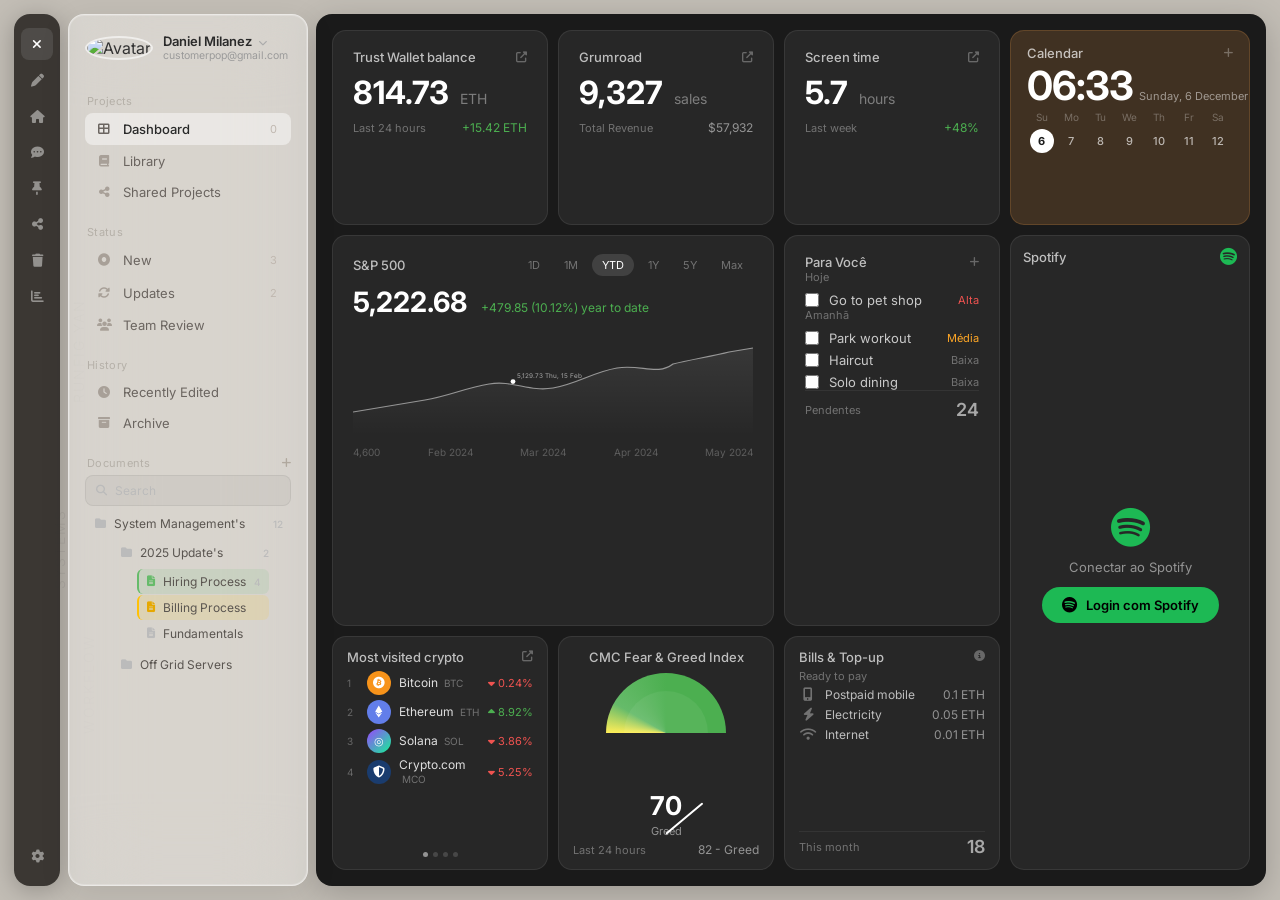
==== commit c9f52e51: "Calendar compact: clock + date on same row, time left big, date bottom-right" ====
--- a/src/index.html
+++ b/src/index.html
@@ -197,8 +197,10 @@
                         <span class="widget-title">Calendar</span>
                         <i class="fas fa-plus widget-link"></i>
                     </div>
-                    <div id="cal-time" class="calendar-time">--:--</div>
-                    <div id="cal-date" class="calendar-date">...</div>
+                    <div class="cal-clock-row">
+                        <div id="cal-time" class="calendar-time">--:--</div>
+                        <div id="cal-date" class="calendar-date">...</div>
+                    </div>
                     <div class="calendar-week">
                         <span>Su</span><span>Mo</span><span>Tu</span><span>We</span><span>Th</span><span>Fr</span><span>Sa</span>
                     </div>
--- a/src/styles.css
+++ b/src/styles.css
@@ -442,7 +442,7 @@
 .dashboard-grid {
     display: grid;
     grid-template-columns: 1fr 1fr 1fr 240px;
-    grid-template-rows: 200px 230px 160px;
+    grid-template-rows: minmax(120px, 1fr) minmax(200px, 2fr) minmax(140px, 1.2fr);
     gap: 10px;
     width: 100%;
     flex: 1;
@@ -485,7 +485,7 @@
 }
 
 .widget-big-value {
-    font-size: 36px;
+    font-size: 32px;
     font-weight: 700;
     color: #fff;
     line-height: 1.1;
@@ -528,85 +528,130 @@
     grid-row: 1;
     background: rgba(180, 120, 60, 0.25);
     border: 1px solid rgba(180, 120, 60, 0.3);
-    gap: 8px;
+    gap: 5px;
     overflow: hidden;
+    padding: 14px 16px;
+}
+
+/* Clock row: time left (big), date bottom-right */
+.cal-clock-row {
+    display: flex;
+    align-items: flex-end;
+    justify-content: space-between;
+    gap: 6px;
+    flex-shrink: 0;
 }
 
 .calendar-time {
-    font-size: 42px;
+    font-size: 40px;
     font-weight: 700;
     color: #fff;
     line-height: 1;
+    letter-spacing: -1px;
+    flex-shrink: 0;
 }
 
 .calendar-date {
-    font-size: 13px;
-    color: rgba(255,255,255,0.6);
-    margin-bottom: 8px;
-}
-
+    font-size: 11px;
+    color: rgba(255,255,255,0.5);
+    text-align: right;
+    line-height: 1.3;
+    flex-shrink: 0;
+    padding-bottom: 3px;
+}
+
+/* Week labels row */
 .calendar-week {
     display: flex;
-    justify-content: space-between;
-    gap: 2px;
+    margin-bottom: 1px;
 }
 
 .calendar-week span {
+    flex: 1;
     font-size: 10px;
-    color: rgba(255,255,255,0.35);
+    color: rgba(255,255,255,0.3);
     text-align: center;
-    width: 28px;
-}
-
+}
+
+/* Days row (cells) */
 .calendar-days {
     display: flex;
-    justify-content: space-between;
-    gap: 2px;
-}
-
-.calendar-days span {
-    font-size: 12px;
-    color: rgba(255,255,255,0.6);
-    text-align: center;
-    width: 28px;
-    height: 28px;
+    align-items: flex-start;
+}
+
+/* Each day cell: number circle + optional dot below */
+.cal-day-cell {
+    flex: 1;
+    display: flex;
+    flex-direction: column;
+    align-items: center;
+    gap: 3px;
+    cursor: default;
+}
+
+.cal-day-num {
+    width: 24px;
+    height: 24px;
+    border-radius: 50%;
     display: flex;
     align-items: center;
     justify-content: center;
+    font-size: 11px;
+    color: rgba(255,255,255,0.65);
+    font-weight: 500;
+}
+
+.cal-day-cell.active .cal-day-num {
+    background: #fff;
+    color: #1a1a1a;
+    font-weight: 700;
+}
+
+/* Event dot below the day number */
+.event-dot {
+    width: 4px;
+    height: 4px;
     border-radius: 50%;
-}
-
-.calendar-days span.active {
-    background: rgba(255,255,255,0.2);
-    color: #fff;
-    font-weight: 600;
-}
-
+    background: #ef5350;
+    flex-shrink: 0;
+}
+
+/* Next event card */
 .calendar-event {
     margin-top: auto;
-    background: rgba(0,0,0,0.2);
+    background: rgba(0,0,0,0.22);
     border-radius: 10px;
-    padding: 10px 12px;
+    padding: 8px 10px;
+    flex-shrink: 0;
 }
 
 .event-label {
     font-size: 10px;
-    color: rgba(255,255,255,0.35);
+    color: rgba(255,255,255,0.3);
     display: block;
-    margin-bottom: 4px;
+    margin-bottom: 3px;
 }
 
 .event-detail {
     display: flex;
     justify-content: space-between;
     align-items: center;
+    gap: 8px;
     font-size: 12px;
-    color: rgba(255,255,255,0.75);
+    color: rgba(255,255,255,0.8);
+}
+
+.event-name {
+    flex: 1;
+    white-space: nowrap;
+    overflow: hidden;
+    text-overflow: ellipsis;
 }
 
 .event-time {
-    font-size: 12px;
-    color: rgba(255,255,255,0.5);
+    font-size: 11px;
+    color: rgba(255,255,255,0.45);
+    flex-shrink: 0;
 }
 
 /* ==================== CALENDAR EXPAND ANIMATION ==================== */
@@ -1829,13 +1874,20 @@
     grid-column: 2;
     grid-row: 3;
     align-items: center;
+    padding: 12px 14px;
+    gap: 4px;
+    overflow: hidden;
 }
 
 .gauge-container {
     position: relative;
-    width: 140px;
-    height: 80px;
-    margin: 8px auto;
+    width: 120px;
+    height: 65px;
+    margin: 4px auto;
+    flex: 1;
+    display: flex;
+    align-items: center;
+    justify-content: center;
 }
 
 .gauge {
@@ -1845,9 +1897,9 @@
 }
 
 .gauge-bg {
-    width: 140px;
-    height: 70px;
-    border-radius: 70px 70px 0 0;
+    width: 120px;
+    height: 60px;
+    border-radius: 60px 60px 0 0;
     background: conic-gradient(
         from 180deg at 50% 100%,
         #ef5350 0deg,
@@ -1866,10 +1918,10 @@
     bottom: 0;
     left: 50%;
     transform: translateX(-50%);
-    width: 100px;
-    height: 50px;
+    width: 84px;
+    height: 42px;
     background: rgba(255,255,255,0.06);
-    border-radius: 50px 50px 0 0;
+    border-radius: 42px 42px 0 0;
 }
 
 .gauge-needle {
@@ -1877,7 +1929,7 @@
     bottom: 0;
     left: 50%;
     width: 2px;
-    height: 55px;
+    height: 48px;
     background: #fff;
     transform-origin: bottom center;
     transform: translateX(-50%) rotate(50deg);
@@ -1893,7 +1945,7 @@
 }
 
 .gauge-value {
-    font-size: 32px;
+    font-size: 26px;
     font-weight: 700;
     color: #fff;
     display: block;
@@ -1922,7 +1974,9 @@
 .bills-widget {
     grid-column: 3;
     grid-row: 3;
-    gap: 6px;
+    gap: 4px;
+    padding: 12px 14px;
+    overflow: hidden;
 }
 
 .bills-sublabel {
@@ -1933,14 +1987,15 @@
 .bills-list {
     display: flex;
     flex-direction: column;
+    gap: 5px;
+    flex: 1;
+}
+
+.bill-item {
+    display: flex;
+    align-items: center;
     gap: 8px;
-}
-
-.bill-item {
-    display: flex;
-    align-items: center;
-    gap: 10px;
-    font-size: 13px;
+    font-size: 12px;
     color: rgba(255,255,255,0.7);
 }
 
@@ -1962,8 +2017,9 @@
     justify-content: space-between;
     align-items: center;
     margin-top: auto;
-    padding-top: 8px;
+    padding-top: 4px;
     border-top: 1px solid rgba(255,255,255,0.06);
+    flex-shrink: 0;
 }
 
 /* ==================== SCROLL HIDDEN ==================== */
